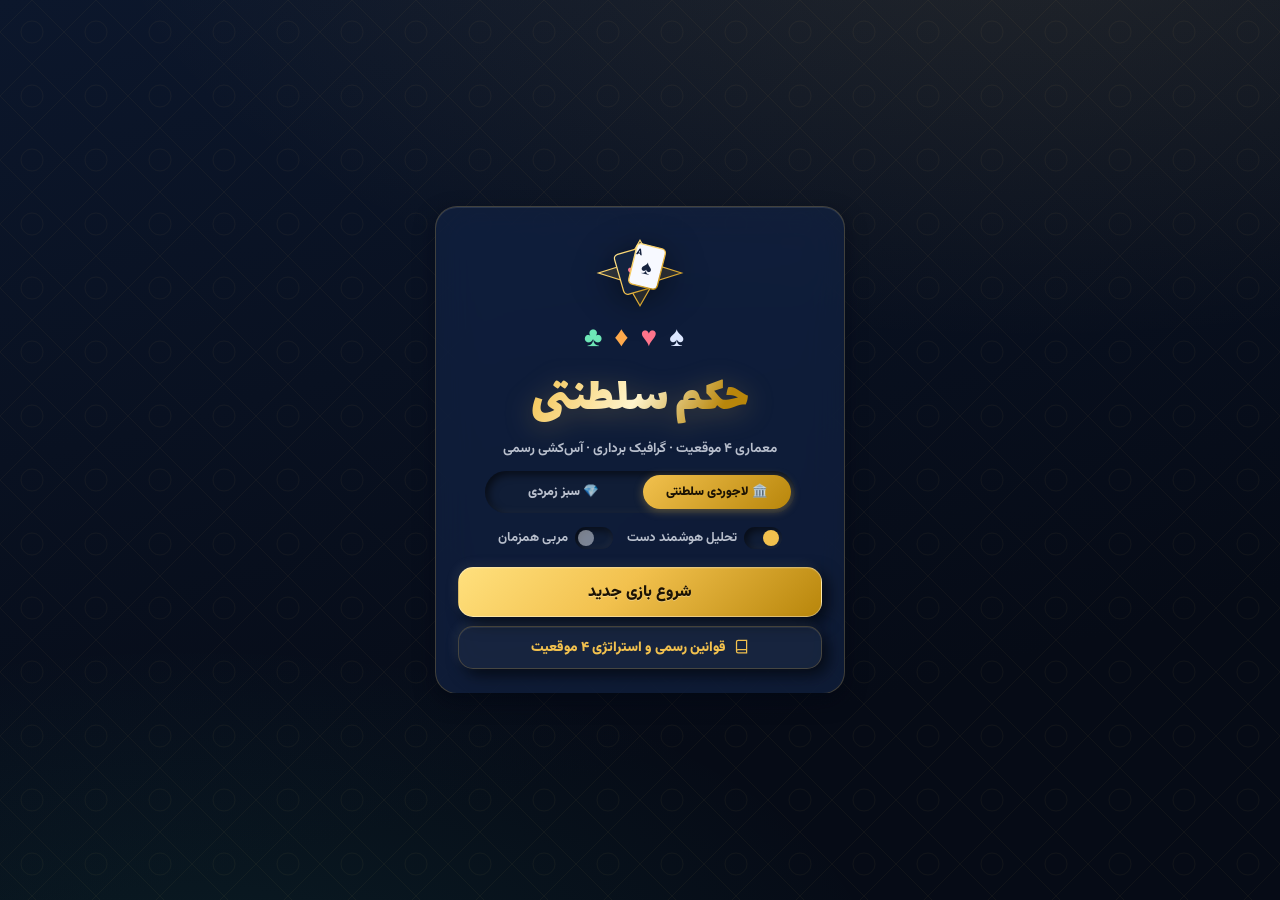
==== index-dev.html @ ce76f45c "Initial upload of HokmPro project" ====
<!DOCTYPE html>
<html lang="fa" dir="rtl">
<head>
  <meta charset="UTF-8">
  <meta name="viewport" content="width=device-width, initial-scale=1.0, maximum-scale=1.0, user-scalable=no, viewport-fit=cover">
  <title>حکم سلطنتی — بازی کارتی چهار نفره حرفه‌ای</title>
  <meta name="description" content="بازی حکم چهار نفره موبایل‌فرست با گرافیک برداری اختصاصی و هوش مصنوعی پیشرفته ۴ موقعیت">
  <link rel="manifest" href="manifest.json">
  <link rel="icon" href="favicon.ico" type="image/x-icon">
  <meta name="theme-color" content="#070e1c" media="(prefers-color-scheme: dark)">
  <meta name="theme-color" content="#061912" media="(prefers-color-scheme: light)">
  <link rel="apple-touch-icon" href="icon-192.png">
  <link rel="stylesheet" href="css/style.css">
</head>
<body class="theme-navy" id="appBody">

  <!-- Offline SVG Icon Sprite -->
  <svg width="0" height="0" style="position:absolute" aria-hidden="true"><defs>
    <symbol id="i-crown" viewBox="0 0 24 24"><path d="M2.5 7.5L7 12l5-7.5L17 12l4.5-4.5-2 11.5h-15l-2-11.5z" fill="currentColor"/><circle cx="12" cy="3" r="1.4" fill="currentColor"/><circle cx="2.5" cy="5.5" r="1.2" fill="currentColor"/><circle cx="21.5" cy="5.5" r="1.2" fill="currentColor"/></symbol>
    <symbol id="i-robot" viewBox="0 0 24 24"><path d="M12 2v3M7 8h10a2.5 2.5 0 0 1 2.5 2.5v7A2.5 2.5 0 0 1 17 20H7a2.5 2.5 0 0 1-2.5-2.5v-7A2.5 2.5 0 0 1 7 8zM9 13h.01M15 13h.01M9 16.5h6" fill="none" stroke="currentColor" stroke-width="2" stroke-linecap="round"/></symbol>
    <symbol id="i-user" viewBox="0 0 24 24"><path d="M12 11.5a4 4 0 1 0 0-8 4 4 0 0 0 0 8zM4.5 20c0-3.2 3.6-5.2 7.5-5.2s7.5 2 7.5 5.2" fill="none" stroke="currentColor" stroke-width="2" stroke-linecap="round"/></symbol>
    <symbol id="i-hand" viewBox="0 0 24 24"><rect x="6" y="3" width="12" height="18" rx="2.5" fill="none" stroke="currentColor" stroke-width="2"/><path d="M9 7.5h6M9 11.5h6" stroke="currentColor" stroke-width="2" stroke-linecap="round"/></symbol>
    <symbol id="i-sound-on" viewBox="0 0 24 24"><path d="M4 9v6h4l5 4V5L8 9H4z" fill="currentColor"/><path d="M16 9a4 4 0 0 1 0 6M18.5 6.5a8 8 0 0 1 0 11" fill="none" stroke="currentColor" stroke-width="2" stroke-linecap="round"/></symbol>
    <symbol id="i-sound-off" viewBox="0 0 24 24"><path d="M4 9v6h4l5 4V5L8 9H4z" fill="currentColor"/><path d="M17 9l4 6M21 9l-4 6" stroke="currentColor" stroke-width="2" stroke-linecap="round"/></symbol>
    <symbol id="i-reset" viewBox="0 0 24 24"><path d="M4 10a8 8 0 1 1 2 6" fill="none" stroke="currentColor" stroke-width="2" stroke-linecap="round"/><path d="M4 4v6h6" fill="none" stroke="currentColor" stroke-width="2" stroke-linecap="round"/></symbol>
    <symbol id="i-history" viewBox="0 0 24 24"><path d="M12 7v5l3.2 2" fill="none" stroke="currentColor" stroke-width="2" stroke-linecap="round"/><circle cx="12" cy="12" r="9" fill="none" stroke="currentColor" stroke-width="2"/></symbol>
    <symbol id="i-update" viewBox="0 0 24 24"><path d="M8 4h8M8 20h8M12 8v8M9 13l3 3 3-3" fill="none" stroke="currentColor" stroke-width="2" stroke-linecap="round"/></symbol>
    <symbol id="i-trophy" viewBox="0 0 24 24"><path d="M7 4h10v4a5 5 0 0 1-10 0V4zM5 5h2M17 5h2M12 13v4M8 20h8M10 17h4" fill="none" stroke="currentColor" stroke-width="2" stroke-linecap="round"/></symbol>
    <symbol id="i-palette" viewBox="0 0 24 24"><path d="M12 3a9 9 0 0 0 0 18c1.7 0 2.5-1 2.5-2.2 0-.6-.2-1.1-.6-1.5-.3-.4-.5-.8-.5-1.3 0-1.1.9-2 2-2h1.6A4 4 0 0 0 21 10c0-4-4-7-9-7z" fill="none" stroke="currentColor" stroke-width="2"/><circle cx="7.5" cy="10.5" r="1.2" fill="currentColor"/><circle cx="10.5" cy="7.5" r="1.2" fill="currentColor"/><circle cx="14.5" cy="7.5" r="1.2" fill="currentColor"/></symbol>
    <symbol id="i-book" viewBox="0 0 24 24"><path d="M4 19.5A2.5 2.5 0 0 1 6.5 17H20M4 19.5A2.5 2.5 0 0 0 6.5 22H20V2H6.5A2.5 2.5 0 0 0 4 4.5v15z" fill="none" stroke="currentColor" stroke-width="2" stroke-linecap="round"/></symbol>
    <symbol id="i-fan" viewBox="0 0 24 24"><rect x="4" y="5" width="9" height="14" rx="1.8" transform="rotate(-12 8 12)" fill="none" stroke="currentColor" stroke-width="1.8"/><rect x="10" y="5" width="9" height="14" rx="1.8" transform="rotate(10 14 12)" fill="none" stroke="currentColor" stroke-width="1.8"/></symbol>
  </defs></svg>

  <!-- ============ SPA VIEW 1: ROYAL LOBBY (START SCREEN) ============ -->
  <section class="start-screen" id="startScreen">
    <div class="start-card glass">
      <div class="royal-crest" aria-hidden="true">
        <svg class="crest-svg" viewBox="0 0 160 88">
          <defs>
            <linearGradient id="goldGrad" x1="0" y1="0" x2="1" y2="1">
              <stop offset="0%" stop-color="#ffe58f"/>
              <stop offset="50%" stop-color="#f2c14e"/>
              <stop offset="100%" stop-color="#b8860b"/>
            </linearGradient>
          </defs>
          <polygon points="80,6 96,34 128,44 96,54 80,82 64,54 32,44 64,34" fill="url(#goldGrad)" fill-opacity="0.14" stroke="url(#goldGrad)" stroke-width="1.4"/>
          <g transform="translate(56, 16) rotate(-16 24 28)">
            <rect x="0" y="0" width="34" height="48" rx="5" fill="#13233f" stroke="url(#goldGrad)" stroke-width="1.5"/>
            <text x="17" y="31" text-anchor="middle" fill="#ff7b8e" font-size="22" font-weight="900">♥</text>
          </g>
          <g transform="translate(70, 14) rotate(14 24 28)">
            <rect x="0" y="0" width="34" height="48" rx="5" fill="#f7f9ff" stroke="url(#goldGrad)" stroke-width="1.6"/>
            <text x="8" y="13" fill="#16233f" font-size="10" font-weight="900">A</text>
            <text x="17" y="33" text-anchor="middle" fill="#16233f" font-size="23" font-weight="900">♠</text>
          </g>
        </svg>
      </div>

      <div class="logo" aria-hidden="true">
        <span class="s-spade">♠</span><span class="s-heart">♥</span><span class="s-diamond">♦</span><span class="s-club">♣</span>
      </div>
      <h1 class="start-title">حکم سلطنتی</h1>
      <p class="start-subtitle">معماری ۴ موقعیت · گرافیک برداری · آس‌کشی رسمی</p>

      <div class="theme-switcher-pill" id="startThemePill">
        <button class="theme-chip active" id="themeNavyBtn" type="button">🏛️ لاجوردی سلطنتی</button>
        <button class="theme-chip" id="themeEmeraldBtn" type="button">💎 سبز زمردی</button>
      </div>

      <p class="stats-line" id="statsLine"></p>

      <div class="mode-toggles">
        <label class="toggle"><input type="checkbox" id="toggleAnalysis"><span class="tk"></span>تحلیل هوشمند دست</label>
        <label class="toggle"><input type="checkbox" id="toggleCoach"><span class="tk"></span>مربی همزمان</label>
      </div>

      <div class="start-actions">
        <button class="btn neo primary start-main-btn" id="startBtn">شروع بازی جدید</button>
        <button class="btn neo secondary start-main-btn hidden" id="continueBtn">ادامه بازی قبلی</button>
        <button class="btn neo ghost-btn start-main-btn" id="openGuideBtn" type="button">
          <svg class="ic"><use href="#i-book"/></svg><span>قوانین رسمی و استراتژی ۴ موقعیت</span>
        </button>
      </div>
    </div>
  </section>

  <!-- ============ SPA VIEW 2: MOBILE-FIRST ARENA ============ -->
  <main class="game-wrapper hidden" id="gameWrapper">
    <!-- Top Compact App Bar -->
    <header class="header glass">
      <div class="brand-group">
        <div class="title"><svg class="ic"><use href="#i-crown"/></svg><span>حکم</span></div>
        <button class="icon-pill" id="themeBtn" title="تغییر تم (لاجوردی / زمردی)" aria-label="تغییر تم">
          <svg class="ic"><use href="#i-palette"/></svg>
          <span id="themeLabel">لاجوردی</span>
        </button>
      </div>

      <div class="scores">
        <div class="score-box us">ما <b id="scoreA">0</b></div>
        <div class="score-box them">آنها <b id="scoreB">0</b></div>
      </div>

      <div class="top-tools">
        <button class="tool-btn neo hidden" id="lastTrickBtn" title="دست قبلی و آنالیز" aria-label="نمایش آخرین دست"><svg class="ic"><use href="#i-history"/></svg></button>
        <button class="tool-btn neo" id="guideBtn" title="راهنمای قوانین و استراتژی" aria-label="راهنمای بازی"><svg class="ic"><use href="#i-book"/></svg></button>
        <button class="tool-btn neo" id="soundBtn" title="صدا" aria-label="روشن/خاموش کردن صدا"></button>
        <button class="tool-btn neo" id="resetBtn" title="شروع دوباره" aria-label="شروع دوباره بازی"><svg class="ic"><use href="#i-reset"/></svg></button>
        <button class="tool-btn neo hidden" id="updateBtn" title="نصب نسخه جدید" aria-label="به‌روزرسانی برنامه"><svg class="ic"><use href="#i-update"/></svg></button>
      </div>
    </header>

    <!-- Live Round HUD Strip -->
    <div class="info-bar glass">
      <div class="info-item"><svg class="ic"><use href="#i-hand"/></svg><span>دست <b id="trickNum">0</b>/13</span></div>
      <div class="info-item icon-us"><svg class="ic"><use href="#i-user"/></svg><span>ما <b id="tricksA">0</b></span></div>
      <div class="info-item icon-them"><svg class="ic"><use href="#i-robot"/></svg><span>آنها <b id="tricksB">0</b></span></div>
      <div class="info-item icon-trump"><svg class="ic"><use href="#i-crown"/></svg><span>حکم <b id="trumpDisplay">-</b></span></div>
    </div>

    <!-- Official Ace-Draw Ceremony Banner (Non-blocking overlay) -->
    <div class="ace-draw-banner glass-strong hidden" id="aceDrawBanner">
      <div class="ace-draw-title"><svg class="ic"><use href="#i-crown"/></svg> <span id="aceDrawText">مراسم آس‌کشی تعیین حاکم اول</span></div>
      <div class="ace-draw-cards" id="aceDrawCards"></div>
    </div>

    <!-- Cross-Table 4-Player Arena (North = Partner 3, West = Opp 2, East = Opp 4, Center = Felt Table) -->
    <div class="arena-stage">
      <!-- NORTH SEAT: Partner (Player 3) -->
      <div class="seat-node seat-north opponent" id="player3Box">
        <div class="opponent-avatar partner">
          <svg class="ic"><use href="#i-user"/></svg>
          <span class="crown-badge hidden" id="crown3"><svg class="ic"><use href="#i-crown"/></svg></span>
          <span class="trump-indicator hidden" id="trumpBadge3"></span>
        </div>
        <div class="seat-meta">
          <span class="opponent-name">یار شما</span>
          <div class="seat-badges">
            <span class="card-count-pill" id="count3" title="تعداد برگ باقی‌مانده">13</span>
            <span class="void-pills" id="voids3"></span>
          </div>
        </div>
      </div>

      <!-- MIDDLE ROW: West Seat (Player 2) + Felt Table + East Seat (Player 4) -->
      <div class="table-middle-row">
        <!-- WEST SEAT: Opponent 1 (Player 2) -->
        <div class="seat-node seat-west opponent" id="player2Box">
          <div class="opponent-avatar enemy">
            <svg class="ic"><use href="#i-robot"/></svg>
            <span class="crown-badge hidden" id="crown2"><svg class="ic"><use href="#i-crown"/></svg></span>
            <span class="trump-indicator hidden" id="trumpBadge2"></span>
          </div>
          <span class="opponent-name">حریف ۱</span>
          <span class="card-count-pill" id="count2">13</span>
          <span class="void-pills" id="voids2"></span>
        </div>

        <!-- CENTER ROYAL FELT TABLE -->
        <div class="play-area">
          <div class="table neo">
            <!-- Persian Shamsa & Toranj Centerpiece SVG -->
            <svg class="table-carpet-svg" viewBox="0 0 240 240" aria-hidden="true">
              <g fill="none" stroke="currentColor" stroke-opacity="0.16" stroke-width="1.2">
                <circle cx="120" cy="120" r="96" stroke-dasharray="4 4"/>
                <circle cx="120" cy="120" r="72"/>
                <polygon points="120,28 142,92 212,120 142,148 120,212 98,148 28,120 98,92"/>
                <polygon points="55,55 120,82 185,55 158,120 185,185 120,158 55,185 82,120"/>
                <circle cx="120" cy="120" r="30" stroke-opacity="0.28"/>
              </g>
            </svg>
            <div class="table-center-emblem" id="tableCenterTrump" aria-hidden="true">♠</div>

            <div class="card-slot top" id="slot3"></div>
            <div class="card-slot left" id="slot2"></div>
            <div class="card-slot right" id="slot4"></div>
            <div class="card-slot bottom" id="slot1"></div>
          </div>
        </div>

        <!-- EAST SEAT: Opponent 2 (Player 4) -->
        <div class="seat-node seat-east opponent" id="player4Box">
          <div class="opponent-avatar enemy">
            <svg class="ic"><use href="#i-robot"/></svg>
            <span class="crown-badge hidden" id="crown4"><svg class="ic"><use href="#i-crown"/></svg></span>
            <span class="trump-indicator hidden" id="trumpBadge4"></span>
          </div>
          <span class="opponent-name">حریف ۲</span>
          <span class="card-count-pill" id="count4">13</span>
          <span class="void-pills" id="voids4"></span>
        </div>
      </div>
    </div>

    <!-- SOUTH DOCK: Human Player Hand & Coach -->
    <section class="player-section glass" id="player1Box">
      <div class="player-bar">
        <div class="player-info">
          <div class="player-avatar">
            <svg class="ic"><use href="#i-user"/></svg>
            <span class="crown-badge hidden" id="crown1"><svg class="ic"><use href="#i-crown"/></svg></span>
            <span class="trump-indicator hidden" id="trumpBadge1"></span>
          </div>
          <div class="player-title-wrap">
            <span class="player-name">شما</span>
            <span class="turn-hint" id="turnHintText">در انتظار نوبت...</span>
          </div>
          <span class="void-pills" id="voids1"></span>
        </div>

        <button class="fan-toggle-btn neo" id="fanToggleBtn" type="button" title="تغییر چیدمان کارت‌ها (بادبزنی / شبکه‌ای)">
          <svg class="ic"><use href="#i-fan"/></svg>
          <span id="fanModeLabel">بادبزنی</span>
        </button>
      </div>

      <div class="hand fan-mode" id="handCards"></div>
      <div class="coach-bar hidden" id="coachBar" aria-live="polite"></div>
    </section>
  </main>

  <div class="winner-popup" id="winnerPopup"></div>

  <!-- ============ MODALS & DRAWERS ============ -->
  <!-- 1. Trump Selection Modal -->
  <div class="modal" id="trumpModal">
    <div class="modal-box glass-strong">
      <h2 class="modal-title"><svg class="ic"><use href="#i-crown"/></svg> شما حاکم هستید — تعیین حکم</h2>
      <p class="modal-note">۵ برگ اول دست شما (بر اساس آن خال حکم را انتخاب کنید):</p>
      <div class="preview-cards" id="previewCards"></div>
      <div class="trump-grid">
        <button class="trump-btn neo suit-spades" data-trump="spades"><span class="pip">♠</span><span>پیک</span></button>
        <button class="trump-btn neo suit-hearts" data-trump="hearts"><span class="pip">♥</span><span>دل</span></button>
        <button class="trump-btn neo suit-diamonds" data-trump="diamonds"><span class="pip">♦</span><span>خشت</span></button>
        <button class="trump-btn neo suit-clubs" data-trump="clubs"><span class="pip">♣</span><span>گشنیز</span></button>
        <button class="trump-btn neo special" data-trump="ners"><span>(2) نرس</span></button>
        <button class="trump-btn neo special" data-trump="asners"><span>(A2) آس‌نرس</span></button>
        <button class="trump-btn neo special" data-trump="sers"><span>(A) سرس</span></button>
      </div>
    </div>
  </div>

  <!-- 2. Round Summary Modal -->
  <div class="modal" id="roundModal">
    <div class="modal-box glass-strong">
      <h2 class="modal-title" id="roundTitle">پایان دست</h2>
      <p class="modal-msg" id="roundMsg"></p>
      <button class="btn neo primary" id="nextRoundBtn">شروع دست بعدی</button>
    </div>
  </div>

  <!-- 3. Match End Modal -->
  <div class="modal" id="endModal">
    <div class="modal-box glass-strong">
      <h2 class="modal-title" id="endTitle">پایان مسابقه</h2>
      <p class="modal-msg big" id="endMsg"></p>
      <div class="history-list hidden" id="historyList"></div>
      <p class="stats-summary" id="statsSummary"></p>
      <button class="btn neo primary" id="newGameBtn">بازی جدید</button>
    </div>
  </div>

  <!-- 4. Kot / Bam Decision Modal -->
  <div class="modal" id="kotModal">
    <div class="modal-box glass-strong">
      <h2 class="modal-title"><svg class="ic"><use href="#i-trophy"/></svg> کوت! (۷ بر ۰)</h2>
      <p class="modal-msg" id="kotMsg"></p>
      <p class="modal-msg">آیا برای «بام» (گرفتن هر ۱۳ دست و برد کل بازی) ادامه می‌دهید؟</p>
      <div class="row">
        <button class="btn neo primary" id="bamYes">بله، بام!</button>
        <button class="btn neo secondary" id="bamNo">خیر، ثبت امتیاز کوت</button>
      </div>
    </div>
  </div>

  <!-- 5. Last Trick & Tactical Analysis Drawer -->
  <div class="modal" id="lastTrickModal">
    <div class="modal-box glass-strong">
      <h2 class="modal-title"><svg class="ic"><use href="#i-history"/></svg> بررسی دست قبلی و آنالیز تاکتیکی</h2>
      <div class="last-trick-list" id="lastTrickCards"></div>
      <button class="btn neo secondary" id="closeLastTrick">بستن</button>
    </div>
  </div>

  <!-- 6. Official Rules & 4-Position Strategy Guide Modal -->
  <div class="modal" id="guideModal">
    <div class="modal-box glass-strong guide-modal-box">
      <h2 class="modal-title"><svg class="ic"><use href="#i-book"/></svg> دانشنامه رسمی حکم و استراتژی ۴ موقعیت</h2>
      <div class="guide-content">
        <div class="guide-card">
          <h3>۱. چرخه و قوانین رسمی بازی</h3>
          <p>• <b>آس‌کشی و توزیع (۵ + ۴ + ۴):</b> در آغاز مسابقه با ورق‌اندازی پادساعتگرد اولین آس حاکم اول را تعیین می‌کند. ابتدا ۵ برگ برای تعیین حکم و سپس دو دسته ۴ برگی تقسیم می‌شود.</p>
          <p>• <b>رعایت خال و برش:</b> پیروی از خالِ کارتِ اول الزامی است. تنها در صورت نداشتن خالِ بازی (Void)، بازیکن مجاز به بریدن با حکم یا رد دادن برگ هرز است.</p>
          <p>• <b>کوت، حاکم‌کوت و بام:</b> برد عادی (۷ دست) = ۱ امتیاز؛ برد ۷-۰ توسط تیم حاکم (کوت) = ۲ امتیاز؛ برد ۷-۰ علیه تیم حاکم (حاکم‌کوت) = ۳ امتیاز؛ برد ۱۳-۰ در صورت اعلام بام = پیروزی کامل ست.</p>
        </div>
        <div class="guide-card">
          <h3>۲. استراتژی تخصصی ۴ موقعیت در تریک</h3>
          <p>• <b>نفر اول (لیدر):</b> نقد کردن آس‌های جانبی پیش از خالی شدن دست رقبا، خودداری از حکم‌کشی بی‌مورد بدون داشتن سرِ حکم، و تک‌برگ‌زدایی برای ایجاد قدرت برش.</p>
          <p>• <b>نفر دوم (Second Hand Low):</b> ذخیره کارت‌های سرِ تک‌افتاده (مثل شاه) در برابر لید ضعیف حریف و واگذاری تصمیم به یار در دست چهارم.</p>
          <p>• <b>نفر سوم (Third Hand High &amp; Finesse):</b> بازی کردن بالاترین کارت برنده (یا فینس با A-Q) وقتی لیدِ یار ضعیف است تا دست چهارم مفت نبرد؛ و رد دادن زیرِ یار فقط زمانی که کارتِ یار واقعاً سر است.</p>
          <p>• <b>نفر چهارم (Fourth Hand Cheap):</b> تصاحب قطعی دست با ارزان‌ترین کارتِ کافی و عدم قاپیدن دستِ برندهٔ یار.</p>
        </div>
      </div>
      <button class="btn neo primary" id="closeGuideBtn" type="button">متوجه شدم</button>
    </div>
  </div>

  <script src="src/vendor/lz-string.min.js"></script>
  <script type="module" src="src/app.js"></script>
  <script>
    if ('serviceWorker' in navigator) {
      window.addEventListener('load', () => {
        navigator.serviceWorker.register('sw.js').catch(() => {});
      });
    }
  </script>
</body>
</html>
---- css/style.css ----
/* ==========================================================================
   Hokm Royal SPA — Mobile-First Luxury Design System
   Dual Themes:
     1. theme-navy    : Royal Persian Lapis Navy & Gold (لاجوردی سلطنتی)
     2. theme-emerald : Casino Emerald Velvet & Gold (سبز زمردی کازینویی)
   100% Offline-Safe (Vendored Vazirmatn + Lalezar + Custom Vector SVGs)
   ========================================================================== */

:root, body.theme-navy {
  color-scheme: dark;

  --bg-0: #060b16;
  --bg-1: #0c172c;
  --bg-2: #142544;
  --glass: rgba(18, 34, 64, 0.72);
  --glass-strong: rgba(14, 26, 50, 0.92);
  --glass-edge: rgba(242, 193, 78, 0.22);
  --hairline: rgba(148, 180, 255, 0.16);

  --ink: #f2f6ff;
  --ink-muted: rgba(242, 246, 255, 0.75);
  --ink-faint: rgba(242, 246, 255, 0.48);

  --neo: #101d36;
  --neo-light: rgba(255, 255, 255, 0.06);
  --neo-dark: rgba(0, 0, 0, 0.62);
  --neo-raise: -4px -4px 12px var(--neo-light), 6px 6px 16px var(--neo-dark), inset 0 1px 0 rgba(255,255,255,0.08);
  --neo-sunken: inset 3px 3px 8px var(--neo-dark), inset -2px -2px 6px var(--neo-light);
  --neo-press: inset 4px 4px 10px var(--neo-dark), inset -2px -2px 5px var(--neo-light);

  --table-grad-1: #14365d;
  --table-grad-2: #0a2038;
  --table-grad-3: #061322;
  --table-rim: rgba(242, 193, 78, 0.45);

  --gold: #f2c14e;
  --gold-deep: #b8860b;
  --aqua: #3ce6cb;
  --aqua-deep: #0f7a68;
  --ruby: #ff6b81;
  --ruby-deep: #a3243b;
  --azure: #6ea8ff;

  --suit-spades: #dce7ff;
  --suit-hearts: #ff758c;
  --suit-diamonds: #ffaa4c;
  --suit-clubs: #6ee7b7;

  --card-face: #fbfcff;
  --card-face-2: #e6eefc;
  --card-ink-dark: #15223d;
  --card-ink-red: #b8253b;

  --shadow-lg: 0 20px 50px rgba(2, 6, 18, 0.72);
  --shadow-md: 0 8px 20px rgba(2, 6, 18, 0.52);

  --radius-lg: 22px;
  --radius-md: 15px;
  --radius-sm: 10px;

  --font-ui: 'Vazirmatn', 'Segoe UI', Tahoma, sans-serif;
  --font-display: 'Lalezar', 'Vazirmatn', sans-serif;

  --pattern: url("data:image/svg+xml,%3Csvg xmlns='http://www.w3.org/2000/svg' width='64' height='64'%3E%3Cg fill='none' stroke='%23f2c14e' stroke-opacity='0.045'%3E%3Cpath d='M32 0L64 32L32 64L0 32Z'/%3E%3Ccircle cx='32' cy='32' r='11'/%3E%3C/g%3E%3C/svg%3E");
}

/* Emerald Velvet & Gold Theme (تم سبز زمردی کازینویی) */
body.theme-emerald {
  --bg-0: #04120c;
  --bg-1: #092218;
  --bg-2: #103828;
  --glass: rgba(11, 38, 27, 0.76);
  --glass-strong: rgba(8, 28, 20, 0.94);
  --glass-edge: rgba(245, 200, 76, 0.28);
  --hairline: rgba(110, 231, 183, 0.18);

  --neo: #0b261b;
  --neo-light: rgba(255, 255, 255, 0.06);
  --neo-dark: rgba(0, 0, 0, 0.68);

  --table-grad-1: #165c40;
  --table-grad-2: #0c3d29;
  --table-grad-3: #062317;
  --table-rim: rgba(245, 200, 76, 0.55);

  --gold: #f5c84c;
  --gold-deep: #bd8b13;
  --aqua: #5eead4;
  --ruby: #ff758f;
}

/* ---------- Vendored Offline Fonts ---------- */
@font-face { font-family: 'Vazirmatn'; font-weight: 500; font-style: normal; font-display: swap; src: url('../fonts/vazirmatn-500-latin.woff2') format('woff2'); unicode-range: U+0000-00FF; }
@font-face { font-family: 'Vazirmatn'; font-weight: 500; font-style: normal; font-display: swap; src: url('../fonts/vazirmatn-500-arabic.woff2') format('woff2'); unicode-range: U+0600-06FF,U+FB80-FBFF,U+FE70-FEFF; }
@font-face { font-family: 'Vazirmatn'; font-weight: 700; font-style: normal; font-display: swap; src: url('../fonts/vazirmatn-700-latin.woff2') format('woff2'); unicode-range: U+0000-00FF; }
@font-face { font-family: 'Vazirmatn'; font-weight: 700; font-style: normal; font-display: swap; src: url('../fonts/vazirmatn-700-arabic.woff2') format('woff2'); unicode-range: U+0600-06FF,U+FB80-FBFF,U+FE70-FEFF; }
@font-face { font-family: 'Vazirmatn'; font-weight: 900; font-style: normal; font-display: swap; src: url('../fonts/vazirmatn-900-latin.woff2') format('woff2'); unicode-range: U+0000-00FF; }
@font-face { font-family: 'Vazirmatn'; font-weight: 900; font-style: normal; font-display: swap; src: url('../fonts/vazirmatn-900-arabic.woff2') format('woff2'); unicode-range: U+0600-06FF,U+FB80-FBFF,U+FE70-FEFF; }
@font-face { font-family: 'Lalezar'; font-weight: 400; font-style: normal; font-display: swap; src: url('../fonts/lalezar-400-latin.woff2') format('woff2'); unicode-range: U+0000-00FF; }
@font-face { font-family: 'Lalezar'; font-weight: 400; font-style: normal; font-display: swap; src: url('../fonts/lalezar-400-arabic.woff2') format('woff2'); unicode-range: U+0600-06FF,U+FB80-FBFF,U+FE70-FEFF; }

* {
  margin: 0; padding: 0; box-sizing: border-box;
  font-family: var(--font-ui);
  -webkit-tap-highlight-color: transparent;
  user-select: none;
  -webkit-user-select: none;
  -webkit-touch-callout: none;
}

html, body {
  height: 100%;
  width: 100%;
  overflow: hidden;
  touch-action: manipulation;
}

body {
  background:
    radial-gradient(120% 80% at 80% -10%, rgba(242, 193, 78, 0.10), transparent 60%),
    radial-gradient(100% 70% at 15% 110%, rgba(60, 230, 203, 0.08), transparent 55%),
    var(--pattern),
    linear-gradient(165deg, var(--bg-1), var(--bg-0) 75%);
  color: var(--ink);
  transition: background 0.35s ease;
}

.hidden { display: none !important; }
.ic { width: 1.1em; height: 1.1em; flex-shrink: 0; }

/* ---------- Surfaces ---------- */
.glass {
  background: var(--glass);
  backdrop-filter: blur(20px) saturate(160%);
  -webkit-backdrop-filter: blur(20px) saturate(160%);
  border: 1px solid var(--glass-edge);
  box-shadow: var(--shadow-md), inset 0 1px 0 rgba(255,255,255,0.1);
  border-radius: var(--radius-md);
}
.glass-strong {
  background: var(--glass-strong);
  backdrop-filter: blur(28px) saturate(180%);
  -webkit-backdrop-filter: blur(28px) saturate(180%);
  border: 1px solid var(--glass-edge);
  box-shadow: var(--shadow-lg), inset 0 1px 0 rgba(255,255,255,0.14);
}
.neo {
  background: var(--neo);
  box-shadow: var(--neo-raise);
  border: 1px solid rgba(255, 255, 255, 0.05);
  border-radius: var(--radius-md);
}

/* ---------- Buttons ---------- */
.btn {
  cursor: pointer;
  padding: 12px 22px;
  font-size: 0.98rem;
  font-weight: 800;
  color: var(--ink);
  transition: transform 0.14s ease, box-shadow 0.14s ease;
  box-shadow: var(--neo-raise);
  background: var(--neo);
  border-radius: var(--radius-md);
  display: inline-flex;
  align-items: center;
  justify-content: center;
  gap: 8px;
}
.btn:active { transform: translateY(1px) scale(0.98); box-shadow: var(--neo-press); }
.btn.primary {
  background: linear-gradient(135deg, #ffe07d 0%, var(--gold) 45%, var(--gold-deep) 100%);
  color: #1c1304;
  border-color: rgba(255, 255, 255, 0.35);
  text-shadow: 0 1px 0 rgba(255,255,255,0.3);
}
.btn.secondary { color: var(--ink-muted); }
.btn.ghost-btn {
  background: rgba(255, 255, 255, 0.04);
  border: 1px solid var(--glass-edge);
  font-size: 0.86rem;
  padding: 10px 16px;
  color: var(--gold);
}
.row { display: flex; gap: 10px; justify-content: center; flex-wrap: wrap; width: 100%; }

/* ---------- Start Screen (Lobby View) ---------- */
.start-screen {
  position: fixed; inset: 0; z-index: 30;
  display: grid; place-items: center;
  padding: 16px;
  overflow-y: auto;
}
.start-card {
  width: min(94vw, 410px);
  padding: 28px 22px 24px;
  border-radius: var(--radius-lg);
  text-align: center;
  display: flex; flex-direction: column; gap: 12px; align-items: center;
  animation: riseIn 0.45s cubic-bezier(0.22, 1, 0.36, 1);
}
@keyframes riseIn { from { opacity: 0; transform: translateY(18px) scale(0.97); } to { opacity: 1; } }

.royal-crest { width: 140px; height: 76px; margin-bottom: -6px; }
.crest-svg { width: 100%; height: 100%; filter: drop-shadow(0 6px 16px rgba(0,0,0,0.5)); }

.logo { font-size: 1.75rem; letter-spacing: 12px; display: flex; }
.logo span { animation: float 3.2s ease-in-out infinite; }
.logo .s-spade { color: var(--suit-spades); }
.logo .s-heart { color: var(--suit-hearts); animation-delay: 0.35s; }
.logo .s-diamond { color: var(--suit-diamonds); animation-delay: 0.7s; }
.logo .s-club { color: var(--suit-clubs); animation-delay: 1.05s; }
@keyframes float { 0%,100% { transform: translateY(0); } 50% { transform: translateY(-5px); } }

.start-title {
  font-family: var(--font-display); font-weight: 400;
  font-size: 3.1rem; line-height: 1.05;
  background: linear-gradient(120deg, var(--gold), #fff4cc 48%, var(--gold-deep) 85%);
  -webkit-background-clip: text; background-clip: text; color: transparent;
  filter: drop-shadow(0 4px 14px rgba(242, 193, 78, 0.25));
}
.start-subtitle { color: var(--ink-muted); font-size: 0.84rem; font-weight: 700; }
.stats-line {
  color: var(--gold);
  font-size: 0.82rem;
  font-weight: 700;
  background: rgba(242, 193, 78, 0.08);
  border: 1px solid rgba(242, 193, 78, 0.2);
  padding: 5px 12px;
  border-radius: 999px;
}
.stats-line:empty { display: none; }

.theme-switcher-pill {
  display: flex; gap: 6px; padding: 4px;
  background: var(--neo); box-shadow: var(--neo-sunken);
  border-radius: 999px; width: 100%; max-width: 310px;
}
.theme-chip {
  flex: 1; padding: 7px 10px; border-radius: 999px; border: none;
  background: transparent; color: var(--ink-muted);
  font-size: 0.78rem; font-weight: 800; cursor: pointer;
  transition: all 0.2s ease;
}
.theme-chip.active {
  background: linear-gradient(135deg, var(--gold), var(--gold-deep));
  color: #1b1204;
  box-shadow: 0 2px 10px rgba(242, 193, 78, 0.35);
}

.mode-toggles { display: flex; gap: 14px; justify-content: center; flex-wrap: wrap; margin: 2px 0; }
.toggle { display: flex; align-items: center; gap: 7px; cursor: pointer; font-size: 0.82rem; font-weight: 700; color: var(--ink-muted); }
.toggle input { display: none; }
.toggle .tk {
  width: 38px; height: 22px; border-radius: 999px; background: var(--neo);
  box-shadow: var(--neo-sunken); position: relative; transition: box-shadow .2s ease;
}
.toggle .tk::after {
  content: ''; position: absolute; top: 3px; left: 3px; width: 16px; height: 16px;
  border-radius: 50%; background: var(--ink-faint); transition: transform .18s ease, background .18s ease;
}
.toggle input:checked + .tk::after { transform: translateX(16px); background: var(--gold); }

.start-actions { display: flex; flex-direction: column; gap: 9px; width: 100%; margin-top: 4px; }
.start-main-btn { width: 100%; }

/* ---------- Mobile-First Game Arena Wrapper ---------- */
.game-wrapper {
  height: 100dvh;
  width: 100%;
  max-width: 540px;
  margin: 0 auto;
  display: flex;
  flex-direction: column;
  justify-content: space-between;
  padding: max(6px, env(safe-area-inset-top)) 8px max(6px, env(safe-area-inset-bottom));
  gap: 5px;
  position: relative;
}

/* Header Bar */
.header {
  display: flex; justify-content: space-between; align-items: center;
  padding: 6px 10px; flex-shrink: 0; gap: 6px;
}
.brand-group { display: flex; align-items: center; gap: 6px; }
.title {
  display: flex; align-items: center; gap: 5px;
  font-family: var(--font-display); font-weight: 400; font-size: 1.25rem; color: var(--gold);
}
.icon-pill {
  display: inline-flex; align-items: center; gap: 4px;
  padding: 4px 9px; border-radius: 999px;
  background: rgba(242, 193, 78, 0.12);
  border: 1px solid rgba(242, 193, 78, 0.3);
  color: var(--gold); font-size: 0.72rem; font-weight: 800; cursor: pointer;
}
.scores { display: flex; gap: 5px; }
.score-box {
  padding: 4px 10px; border-radius: 999px; font-size: 0.78rem; font-weight: 800;
  background: var(--glass-strong); border: 1px solid transparent;
}
.score-box b { font-size: 0.92rem; }
.score-box.us { border-color: var(--aqua); color: var(--aqua); }
.score-box.them { border-color: var(--ruby); color: var(--ruby); }

.top-tools { display: flex; align-items: center; gap: 5px; }
.tool-btn {
  width: 32px; height: 32px; border-radius: 50%;
  display: grid; place-items: center; cursor: pointer;
  color: var(--ink-muted); background: var(--neo); box-shadow: var(--neo-raise);
}
.tool-btn:active { transform: scale(0.92); box-shadow: var(--neo-press); }

/* HUD Strip */
.info-bar {
  display: flex; justify-content: space-between; align-items: center; gap: 4px;
  padding: 5px 8px; font-size: 0.75rem; font-weight: 700; flex-shrink: 0;
}
.info-item {
  display: flex; align-items: center; gap: 4px; color: var(--ink-muted);
  padding: 3px 8px; border-radius: var(--radius-sm);
  background: rgba(0, 0, 0, 0.22);
}
.info-item b { color: var(--ink); font-size: 0.82rem; }
.icon-us, .icon-us .ic { color: var(--aqua); }
.icon-them, .icon-them .ic { color: var(--ruby); }
.icon-trump, .icon-trump .ic { color: var(--gold); }

/* Ace-Draw Ceremony Banner */
.ace-draw-banner {
  position: absolute; top: 92px; left: 50%; transform: translateX(-50%);
  z-index: 45; width: min(94%, 390px);
  padding: 10px 12px; border-radius: var(--radius-md);
  display: flex; flex-direction: column; align-items: center; gap: 7px;
  border: 1px solid var(--gold);
  box-shadow: var(--shadow-lg), 0 0 24px rgba(242, 193, 78, 0.25);
  animation: riseIn 0.28s ease;
}
.ace-draw-title { font-size: 0.8rem; font-weight: 900; color: var(--gold); display: flex; align-items: center; gap: 6px; }
.ace-draw-cards { display: flex; gap: 6px; justify-content: center; flex-wrap: wrap; }
.ace-mini-chip {
  display: flex; flex-direction: column; align-items: center;
  padding: 3px 7px; border-radius: 8px; background: rgba(255,255,255,0.06);
  font-size: 0.7rem; font-weight: 800; color: var(--ink-muted);
}
.ace-mini-chip.winner {
  background: rgba(242, 193, 78, 0.22);
  border: 1px solid var(--gold);
  color: var(--gold);
}

/* ---------- Cross-Table 4-Player Arena Stage ---------- */
.arena-stage {
  flex: 1;
  min-height: 0;
  display: flex;
  flex-direction: column;
  justify-content: space-between;
  align-items: center;
  gap: 4px;
  padding: 2px 0;
}

.seat-node {
  display: flex; align-items: center; gap: 6px;
  position: relative; z-index: 5;
}
.seat-north {
  flex-direction: row;
  background: var(--glass);
  border: 1px solid var(--glass-edge);
  padding: 4px 12px 4px 8px;
  border-radius: 999px;
}
.seat-meta { display: flex; flex-direction: column; align-items: flex-start; gap: 2px; }
.seat-badges { display: flex; align-items: center; gap: 4px; }

.table-middle-row {
  flex: 1;
  width: 100%;
  min-height: 0;
  display: flex;
  align-items: center;
  justify-content: space-between;
  gap: 4px;
}

.seat-west, .seat-east {
  flex-direction: column;
  width: 60px;
  flex-shrink: 0;
  text-align: center;
  gap: 3px;
}

.opponent-avatar, .player-avatar {
  width: 40px; height: 40px; border-radius: 50%;
  display: grid; place-items: center; position: relative;
  background: var(--neo); box-shadow: var(--neo-raise);
  color: var(--ink-muted); font-size: 1.1rem;
  border: 1.5px solid rgba(255,255,255,0.1);
  transition: box-shadow 0.25s ease, transform 0.25s ease;
}
.opponent-avatar.partner { color: var(--aqua); border-color: rgba(60, 230, 203, 0.35); }
.opponent-avatar.enemy { color: var(--ruby); border-color: rgba(255, 107, 129, 0.35); }
.opponent-name { font-size: 0.72rem; font-weight: 800; color: var(--ink-muted); white-space: nowrap; }

.card-count-pill {
  font-size: 0.68rem; font-weight: 900;
  padding: 1px 6px; border-radius: 999px;
  background: rgba(242, 193, 78, 0.14);
  border: 1px solid rgba(242, 193, 78, 0.32);
  color: var(--gold);
}
.void-pills { display: inline-flex; gap: 2px; flex-wrap: wrap; justify-content: center; min-height: 14px; }
.void-tag {
  font-size: 0.65rem; line-height: 1; padding: 1px 4px;
  border-radius: 4px; background: rgba(255, 107, 129, 0.18);
  color: var(--ruby); font-weight: 900;
}

.opponent.active .opponent-avatar, .player-section.active .player-avatar {
  box-shadow: var(--neo-raise), 0 0 0 2.5px var(--gold), 0 0 20px rgba(242, 193, 78, 0.65);
  transform: scale(1.06);
}

.crown-badge {
  position: absolute; top: -7px; right: -6px; color: var(--gold);
  background: var(--neo); width: 19px; height: 19px; border-radius: 50%;
  display: grid; place-items: center; box-shadow: var(--neo-raise);
  border: 1px solid var(--gold);
}
.trump-indicator {
  position: absolute; bottom: -7px; left: 50%; transform: translateX(-50%);
  background: linear-gradient(135deg, var(--gold), var(--gold-deep)); color: #1f1503;
  font-size: 0.64rem; font-weight: 900; padding: 1px 6px; border-radius: 6px;
  box-shadow: 0 2px 6px rgba(0,0,0,0.5);
}

/* ---------- Luxury Persian Felt Table ---------- */
.play-area {
  flex: 1; height: 100%; display: flex; align-items: center; justify-content: center; min-width: 0;
}
.table {
  width: 100%; max-width: 265px; aspect-ratio: 1 / 1.04; position: relative;
  border-radius: 40% 40% 40% 40% / 34% 34% 34% 34%;
  background:
    radial-gradient(circle at 50% 48%, rgba(242, 193, 78, 0.10), transparent 58%),
    linear-gradient(160deg, var(--table-grad-1) 0%, var(--table-grad-2) 58%, var(--table-grad-3) 100%);
  box-shadow:
    inset 0 0 0 2px rgba(255, 255, 255, 0.12),
    inset 0 0 0 9px rgba(6, 12, 22, 0.68),
    inset 0 0 0 10.5px var(--table-rim),
    inset 0 14px 32px rgba(0,0,0,0.6),
    var(--shadow-md);
  display: flex; align-items: center; justify-content: center;
  overflow: hidden;
}
.table-carpet-svg {
  position: absolute; inset: 8%; width: 84%; height: 84%;
  color: var(--gold); pointer-events: none;
}
.table-center-emblem {
  font-size: 2.2rem; color: var(--gold); opacity: 0.16;
  pointer-events: none; font-weight: 900;
}

.card-slot { position: absolute; display: flex; align-items: center; justify-content: center; z-index: 4; }
.card-slot.top { top: 6%; left: 50%; transform: translateX(-50%); }
.card-slot.bottom { bottom: 6%; left: 50%; transform: translateX(-50%); }
.card-slot.left { left: 7%; top: 50%; transform: translateY(-50%); }
.card-slot.right { right: 7%; top: 50%; transform: translateY(-50%); }

/* ---------- South Player Section & Curved Mobile Fan Hand ---------- */
.player-section {
  flex-shrink: 0;
  display: flex;
  flex-direction: column;
  gap: 6px;
  padding: 8px 10px calc(8px + env(safe-area-inset-bottom));
  border-radius: var(--radius-lg) var(--radius-lg) 12px 12px;
}
.player-bar {
  display: flex; align-items: center; justify-content: space-between; gap: 8px;
}
.player-info { display: flex; align-items: center; gap: 8px; }
.player-avatar { width: 36px; height: 36px; color: var(--gold); border-color: rgba(242, 193, 78, 0.4); }
.player-title-wrap { display: flex; flex-direction: column; }
.player-name { font-weight: 900; font-size: 0.86rem; line-height: 1.1; }
.turn-hint { font-size: 0.7rem; color: var(--ink-muted); font-weight: 700; }
.player-section.active .turn-hint { color: var(--gold); }

.fan-toggle-btn {
  display: inline-flex; align-items: center; gap: 5px;
  padding: 5px 10px; border-radius: 999px; font-size: 0.72rem; font-weight: 800;
  color: var(--ink-muted); cursor: pointer;
}

/* Hand Container: Fan Mode (Single Overlapping Curved Row) vs Grid Mode */
.hand {
  display: flex;
  justify-content: center;
  align-items: center;
  padding: 14px 6px 6px;
  min-height: 112px;
  overflow-x: auto;
  overflow-y: visible;
  scrollbar-width: none;
}
.hand::-webkit-scrollbar { display: none; }

.hand.fan-mode {
  flex-wrap: nowrap;
  gap: 0;
}
.hand.fan-mode .card + .card {
  margin-right: -18px; /* RTL overlapping fan effect */
}
.hand.grid-mode {
  flex-wrap: wrap;
  gap: 5px;
  max-height: 34dvh;
  overflow-y: auto;
}

/* ---------- Bespoke Vector Playing Cards ---------- */
.card {
  width: 62px; height: 94px;
  border-radius: 10px;
  background: linear-gradient(165deg, var(--card-face) 0%, var(--card-face-2) 100%);
  box-shadow: -3px 4px 12px rgba(0, 0, 0, 0.45), inset 0 0 0 1px rgba(255, 255, 255, 0.85);
  display: flex; flex-direction: column; justify-content: space-between;
  padding: 4px 5px; position: relative;
  color: var(--card-ink-dark);
  flex-shrink: 0;
  transition: transform 0.18s cubic-bezier(0.22, 1, 0.36, 1), box-shadow 0.18s ease, filter 0.18s ease;
  cursor: pointer;
  overflow: hidden;
}
.card-corner {
  display: flex; flex-direction: column; align-items: center; line-height: 0.92; z-index: 2;
  align-self: flex-start;
}
.card-corner.bottom {
  align-self: flex-end; transform: rotate(180deg);
}
.card .card-rank { font-size: 0.88rem; font-weight: 900; letter-spacing: -0.5px; }
.card .card-mini-pip { font-size: 0.68rem; }

.card .card-suit-center {
  position: absolute; inset: 0;
  display: flex; align-items: center; justify-content: center;
  pointer-events: none;
}
.card-art-svg { width: 82%; height: 82%; }

.card.suit-hearts, .card.suit-diamonds { color: var(--card-ink-red); }
.card.suit-spades, .card.suit-clubs { color: var(--card-ink-dark); }

.card.disabled {
  filter: grayscale(0.55) brightness(0.62);
  transform: translateY(4px) scale(0.96);
  cursor: default;
}
.card:not(.disabled):hover {
  transform: translateY(-7px);
  z-index: 10;
}
.card.selected {
  transform: translateY(-16px) scale(1.06) !important;
  z-index: 20 !important;
  box-shadow: 0 0 0 2.5px var(--gold), 0 14px 28px rgba(242, 193, 78, 0.48);
}
.card.trump::after {
  content: ''; position: absolute; inset: 2.5px; border-radius: 7.5px;
  border: 1.5px solid rgba(212, 162, 56, 0.78); pointer-events: none;
}

.card.table-card {
  width: 52px; height: 78px; cursor: default;
  box-shadow: 0 8px 20px rgba(0, 0, 0, 0.55);
}
.card.enter { animation: cardIn 0.25s cubic-bezier(0.22, 1, 0.36, 1); }
@keyframes cardIn { from { opacity: 0; transform: translateY(12px) scale(0.88); } }

/* ---------- Coach & Analysis ---------- */
.coach-bar {
  display: flex; flex-direction: column; gap: 2px;
  background: rgba(0, 0, 0, 0.32);
  border: 1px solid rgba(242, 193, 78, 0.28);
  border-radius: var(--radius-sm); padding: 6px 10px;
  font-size: 0.74rem; color: var(--ink-muted); line-height: 1.5;
}
.coach-line b { color: var(--gold); }
.coach-line.alt { opacity: 0.78; }
.card.coach-best { outline: 2.5px solid var(--gold); outline-offset: 1px; }
.card.coach-alt { outline: 2px dashed var(--aqua); outline-offset: 1px; }

.grade { font-weight: 900; padding: 1px 7px; border-radius: 6px; font-size: 0.74rem; }
.grade.good { color: #082217; background: var(--aqua); }
.grade.warn { color: #241a05; background: var(--gold); }
.grade.bad { color: #fff; background: var(--ruby-deep); }
.reason { color: var(--ink-muted); font-size: 0.76rem; }
.better { color: var(--gold); font-weight: 800; font-size: 0.76rem; }
.tactics { color: var(--aqua); font-weight: 800; font-size: 0.72rem; }
.outcome-line { font-size: 0.8rem; color: var(--gold); text-align: center; font-weight: 800; }

/* ---------- Winner Popup ---------- */
.winner-popup {
  position: fixed; top: 44%; left: 50%; transform: translate(-50%, -50%) scale(0.9);
  background: var(--glass-strong);
  border: 1.5px solid var(--gold); border-radius: 999px;
  padding: 10px 22px; font-weight: 900; font-size: 0.98rem; color: var(--gold); z-index: 50;
  opacity: 0; pointer-events: none; transition: opacity 0.2s ease, transform 0.2s ease;
  box-shadow: var(--shadow-lg);
}
.winner-popup.show { opacity: 1; transform: translate(-50%, -50%) scale(1); }

/* ---------- Modals & Bottom-Sheet Drawers ---------- */
.modal {
  position: fixed; inset: 0; z-index: 60; display: none;
  align-items: center; justify-content: center; padding: 16px;
  background: rgba(3, 7, 15, 0.68);
  backdrop-filter: blur(8px); -webkit-backdrop-filter: blur(8px);
}
.modal.show { display: flex; }
.modal-box {
  width: min(95vw, 430px); max-height: 88dvh; overflow-y: auto;
  padding: 22px 18px; border-radius: var(--radius-lg);
  text-align: center; display: flex; flex-direction: column; gap: 12px; align-items: center;
  animation: riseIn 0.28s cubic-bezier(0.22, 1, 0.36, 1);
}
.modal-title { font-size: 1.2rem; font-weight: 900; display: flex; gap: 7px; align-items: center; justify-content: center; color: var(--gold); }
.modal-msg { font-size: 0.96rem; line-height: 1.75; color: var(--ink-muted); }
.modal-msg.big { font-size: 1.25rem; color: var(--ink); font-weight: 900; }
.modal-note { font-size: 0.84rem; color: var(--ink-muted); }
.modal-msg.us, .modal-title.us { color: var(--aqua); }
.modal-msg.them, .modal-title.them { color: var(--ruby); }

.trump-grid { display: grid; grid-template-columns: repeat(4, 1fr); gap: 8px; width: 100%; }
.trump-btn {
  cursor: pointer; padding: 10px 4px; font-weight: 800; font-size: 0.84rem; color: var(--ink);
  display: flex; flex-direction: column; align-items: center; gap: 3px;
}
.trump-btn.special { font-size: 0.76rem; grid-column: span 1; }
.trump-btn .pip { font-size: 1.35rem; line-height: 1; }
.trump-btn.suit-spades .pip { color: var(--suit-spades); }
.trump-btn.suit-hearts .pip { color: var(--suit-hearts); }
.trump-btn.suit-diamonds .pip { color: var(--suit-diamonds); }
.trump-btn.suit-clubs .pip { color: var(--suit-clubs); }

.preview-cards { display: flex; gap: 6px; justify-content: center; flex-wrap: wrap; }
.preview-cards .card { width: 54px; height: 82px; cursor: default; }

.history-list { width: 100%; display: flex; flex-direction: column; gap: 6px; max-height: 24vh; overflow-y: auto; }
.history-row {
  display: grid; grid-template-columns: auto 1fr auto auto; gap: 8px; align-items: center;
  background: var(--neo); box-shadow: var(--neo-sunken); border-radius: var(--radius-sm);
  padding: 7px 12px; font-size: 0.8rem; font-weight: 700; color: var(--ink-muted);
}
.history-round { color: var(--azure); }
.history-winner.us { color: var(--aqua); }
.history-winner.them { color: var(--ruby); }

.last-trick-list { display: flex; flex-direction: column; gap: 7px; width: 100%; }
.last-trick-row {
  display: flex; align-items: center; justify-content: space-between; gap: 8px;
  background: var(--neo); box-shadow: var(--neo-sunken); border-radius: var(--radius-sm);
  padding: 6px 12px;
}
.last-trick-row.winner { outline: 1.5px solid var(--gold); }
.last-trick-name { font-weight: 800; font-size: 0.84rem; color: var(--ink-muted); }
.last-trick-row .card { width: 44px; height: 66px; }
.analysis-row {
  display: flex; align-items: center; justify-content: flex-start; flex-wrap: wrap;
  gap: 6px; font-size: 0.76rem; color: var(--ink-muted); padding: 2px 6px; text-align: right;
}

/* Guide Modal */
.guide-modal-box { max-width: 480px; text-align: right; }
.guide-content { display: flex; flex-direction: column; gap: 10px; width: 100%; }
.guide-card {
  background: rgba(0, 0, 0, 0.25);
  border: 1px solid var(--glass-edge);
  border-radius: var(--radius-sm);
  padding: 10px 12px;
  display: flex; flex-direction: column; gap: 6px;
}
.guide-card h3 { font-size: 0.9rem; color: var(--gold); font-weight: 900; }
.guide-card p { font-size: 0.78rem; line-height: 1.65; color: var(--ink-muted); }
.guide-card b { color: var(--ink); }

/* Responsive tuning for small and large screens */
@media (max-width: 370px) {
  .card { width: 56px; height: 86px; }
  .hand.fan-mode .card + .card { margin-right: -20px; }
  .table { max-width: 220px; }
}
@media (min-width: 720px) {
  body { display: flex; align-items: center; justify-content: center; }
  .game-wrapper {
    max-width: 500px; height: 95dvh; max-height: 920px;
    border-radius: var(--radius-lg);
    padding: 12px 14px;
    box-shadow: var(--shadow-lg);
    background: var(--glass);
    border: 1px solid var(--glass-edge);
  }
}
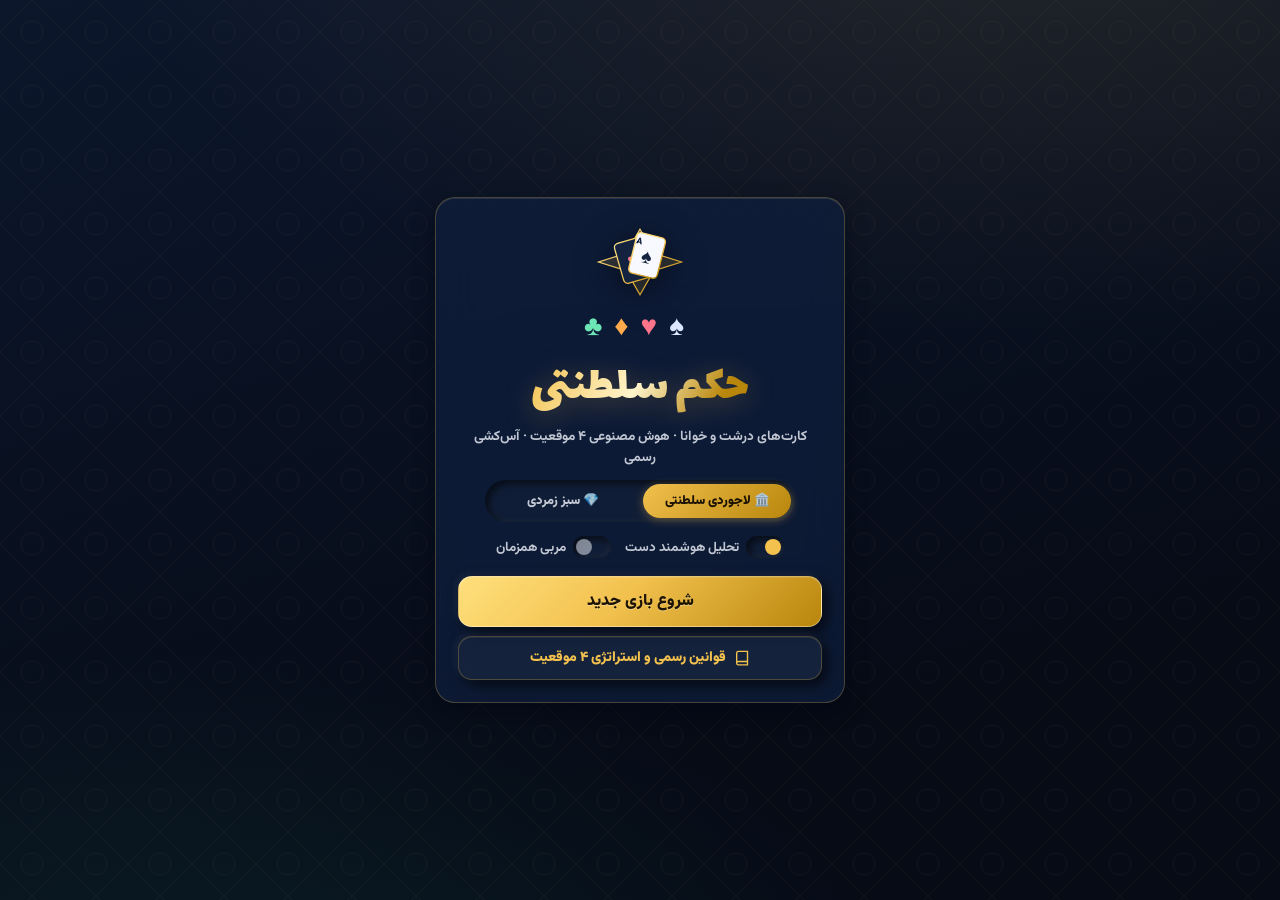
==== commit 539e0d36: "Initial upload of HokmPro project" ====
--- a/index-dev.html
+++ b/index-dev.html
@@ -29,6 +29,7 @@
     <symbol id="i-palette" viewBox="0 0 24 24"><path d="M12 3a9 9 0 0 0 0 18c1.7 0 2.5-1 2.5-2.2 0-.6-.2-1.1-.6-1.5-.3-.4-.5-.8-.5-1.3 0-1.1.9-2 2-2h1.6A4 4 0 0 0 21 10c0-4-4-7-9-7z" fill="none" stroke="currentColor" stroke-width="2"/><circle cx="7.5" cy="10.5" r="1.2" fill="currentColor"/><circle cx="10.5" cy="7.5" r="1.2" fill="currentColor"/><circle cx="14.5" cy="7.5" r="1.2" fill="currentColor"/></symbol>
     <symbol id="i-book" viewBox="0 0 24 24"><path d="M4 19.5A2.5 2.5 0 0 1 6.5 17H20M4 19.5A2.5 2.5 0 0 0 6.5 22H20V2H6.5A2.5 2.5 0 0 0 4 4.5v15z" fill="none" stroke="currentColor" stroke-width="2" stroke-linecap="round"/></symbol>
     <symbol id="i-fan" viewBox="0 0 24 24"><rect x="4" y="5" width="9" height="14" rx="1.8" transform="rotate(-12 8 12)" fill="none" stroke="currentColor" stroke-width="1.8"/><rect x="10" y="5" width="9" height="14" rx="1.8" transform="rotate(10 14 12)" fill="none" stroke="currentColor" stroke-width="1.8"/></symbol>
+    <symbol id="i-settings" viewBox="0 0 24 24"><circle cx="12" cy="12" r="3" fill="none" stroke="currentColor" stroke-width="2"/><path d="M19.4 15a1.65 1.65 0 0 0 .33 1.82l.06.06a2 2 0 1 1-2.83 2.83l-.06-.06a1.65 1.65 0 0 0-1.82-.33 1.65 1.65 0 0 0-1 1.51V21a2 2 0 1 1-4 0v-.09A1.65 1.65 0 0 0 9 19.4a1.65 1.65 0 0 0-1.82.33l-.06.06a2 2 0 1 1-2.83-2.83l.06-.06a1.65 1.65 0 0 0 .33-1.82 1.65 1.65 0 0 0-1.51-1H3a2 2 0 1 1 0-4h.09A1.65 1.65 0 0 0 4.6 9a1.65 1.65 0 0 0-.33-1.82l-.06-.06a2 2 0 1 1 2.83-2.83l.06.06a1.65 1.65 0 0 0 1.82.33H9a1.65 1.65 0 0 0 1-1.51V3a2 2 0 1 1 4 0v.09a1.65 1.65 0 0 0 1 1.51 1.65 1.65 0 0 0 1.82-.33l.06-.06a2 2 0 1 1 2.83 2.83l-.06.06a1.65 1.65 0 0 0-.33 1.82V9c.26.6.77 1.02 1.41 1.09H21a2 2 0 1 1 0 4h-.09c-.64.07-1.15.49-1.51 1z" fill="none" stroke="currentColor" stroke-width="1.8"/></symbol>
   </defs></svg>
 
   <!-- ============ SPA VIEW 1: ROYAL LOBBY (START SCREEN) ============ -->
@@ -60,7 +61,7 @@
         <span class="s-spade">♠</span><span class="s-heart">♥</span><span class="s-diamond">♦</span><span class="s-club">♣</span>
       </div>
       <h1 class="start-title">حکم سلطنتی</h1>
-      <p class="start-subtitle">معماری ۴ موقعیت · گرافیک برداری · آس‌کشی رسمی</p>
+      <p class="start-subtitle">کارت‌های درشت و خوانا · هوش مصنوعی ۴ موقعیت · آس‌کشی رسمی</p>
 
       <div class="theme-switcher-pill" id="startThemePill">
         <button class="theme-chip active" id="themeNavyBtn" type="button">🏛️ لاجوردی سلطنتی</button>
@@ -86,37 +87,20 @@
 
   <!-- ============ SPA VIEW 2: MOBILE-FIRST ARENA ============ -->
   <main class="game-wrapper hidden" id="gameWrapper">
-    <!-- Top Compact App Bar -->
+    <!-- Single Ultra-Slim Unified Top Score & Status Strip (frees vertical space for huge cards) -->
     <header class="header glass">
-      <div class="brand-group">
-        <div class="title"><svg class="ic"><use href="#i-crown"/></svg><span>حکم</span></div>
-        <button class="icon-pill" id="themeBtn" title="تغییر تم (لاجوردی / زمردی)" aria-label="تغییر تم">
-          <svg class="ic"><use href="#i-palette"/></svg>
-          <span id="themeLabel">لاجوردی</span>
-        </button>
-      </div>
-
       <div class="scores">
         <div class="score-box us">ما <b id="scoreA">0</b></div>
         <div class="score-box them">آنها <b id="scoreB">0</b></div>
       </div>
 
-      <div class="top-tools">
-        <button class="tool-btn neo hidden" id="lastTrickBtn" title="دست قبلی و آنالیز" aria-label="نمایش آخرین دست"><svg class="ic"><use href="#i-history"/></svg></button>
-        <button class="tool-btn neo" id="guideBtn" title="راهنمای قوانین و استراتژی" aria-label="راهنمای بازی"><svg class="ic"><use href="#i-book"/></svg></button>
-        <button class="tool-btn neo" id="soundBtn" title="صدا" aria-label="روشن/خاموش کردن صدا"></button>
-        <button class="tool-btn neo" id="resetBtn" title="شروع دوباره" aria-label="شروع دوباره بازی"><svg class="ic"><use href="#i-reset"/></svg></button>
-        <button class="tool-btn neo hidden" id="updateBtn" title="نصب نسخه جدید" aria-label="به‌روزرسانی برنامه"><svg class="ic"><use href="#i-update"/></svg></button>
+      <div class="info-bar">
+        <div class="info-item"><span>دست <b id="trickNum">0</b>/13</span></div>
+        <div class="info-item icon-us"><span>ما <b id="tricksA">0</b></span></div>
+        <div class="info-item icon-them"><span>آنها <b id="tricksB">0</b></span></div>
+        <div class="info-item icon-trump"><span>حکم <b id="trumpDisplay">-</b></span></div>
       </div>
     </header>
-
-    <!-- Live Round HUD Strip -->
-    <div class="info-bar glass">
-      <div class="info-item"><svg class="ic"><use href="#i-hand"/></svg><span>دست <b id="trickNum">0</b>/13</span></div>
-      <div class="info-item icon-us"><svg class="ic"><use href="#i-user"/></svg><span>ما <b id="tricksA">0</b></span></div>
-      <div class="info-item icon-them"><svg class="ic"><use href="#i-robot"/></svg><span>آنها <b id="tricksB">0</b></span></div>
-      <div class="info-item icon-trump"><svg class="ic"><use href="#i-crown"/></svg><span>حکم <b id="trumpDisplay">-</b></span></div>
-    </div>
 
     <!-- Official Ace-Draw Ceremony Banner (Non-blocking overlay) -->
     <div class="ace-draw-banner glass-strong hidden" id="aceDrawBanner">
@@ -124,7 +108,7 @@
       <div class="ace-draw-cards" id="aceDrawCards"></div>
     </div>
 
-    <!-- Cross-Table 4-Player Arena (North = Partner 3, West = Opp 2, East = Opp 4, Center = Felt Table) -->
+    <!-- Cross-Table 4-Player Arena -->
     <div class="arena-stage">
       <!-- NORTH SEAT: Partner (Player 3) -->
       <div class="seat-node seat-north opponent" id="player3Box">
@@ -142,7 +126,7 @@
         </div>
       </div>
 
-      <!-- MIDDLE ROW: West Seat (Player 2) + Felt Table + East Seat (Player 4) -->
+      <!-- MIDDLE ROW: West Seat (Player 2) + Large Felt Table + East Seat (Player 4) -->
       <div class="table-middle-row">
         <!-- WEST SEAT: Opponent 1 (Player 2) -->
         <div class="seat-node seat-west opponent" id="player2Box">
@@ -156,10 +140,9 @@
           <span class="void-pills" id="voids2"></span>
         </div>
 
-        <!-- CENTER ROYAL FELT TABLE -->
+        <!-- CENTER ROYAL FELT TABLE (Enlarged for big table cards) -->
         <div class="play-area">
           <div class="table neo">
-            <!-- Persian Shamsa & Toranj Centerpiece SVG -->
             <svg class="table-carpet-svg" viewBox="0 0 240 240" aria-hidden="true">
               <g fill="none" stroke="currentColor" stroke-opacity="0.16" stroke-width="1.2">
                 <circle cx="120" cy="120" r="96" stroke-dasharray="4 4"/>
@@ -192,7 +175,7 @@
       </div>
     </div>
 
-    <!-- SOUTH DOCK: Human Player Hand & Coach -->
+    <!-- SOUTH DOCK: Large Eye-Friendly Player Hand -->
     <section class="player-section glass" id="player1Box">
       <div class="player-bar">
         <div class="player-info">
@@ -207,22 +190,37 @@
           </div>
           <span class="void-pills" id="voids1"></span>
         </div>
-
-        <button class="fan-toggle-btn neo" id="fanToggleBtn" type="button" title="تغییر چیدمان کارت‌ها (بادبزنی / شبکه‌ای)">
-          <svg class="ic"><use href="#i-fan"/></svg>
-          <span id="fanModeLabel">بادبزنی</span>
-        </button>
       </div>
 
       <div class="hand fan-mode" id="handCards"></div>
       <div class="coach-bar hidden" id="coachBar" aria-live="polite"></div>
     </section>
+
+    <!-- BOTTOM NAVIGATION DOCK (منوی پایین صفحه برای دست قبلی، تحلیل، چیدمان، راهنما و تنظیمات) -->
+    <nav class="bottom-nav glass-strong" aria-label="منوی پایین بازی">
+      <button class="bnav-btn" id="lastTrickBtn" type="button" title="دست قبلی و آنالیز">
+        <svg class="ic"><use href="#i-history"/></svg>
+        <span>دست قبلی و تحلیل</span>
+      </button>
+      <button class="bnav-btn" id="fanToggleBtn" type="button" title="تغییر چیدمان کارت‌ها">
+        <svg class="ic"><use href="#i-fan"/></svg>
+        <span id="fanModeLabel">بادبزنی</span>
+      </button>
+      <button class="bnav-btn" id="guideBtn" type="button" title="راهنمای قوانین و استراتژی">
+        <svg class="ic"><use href="#i-book"/></svg>
+        <span>راهنما</span>
+      </button>
+      <button class="bnav-btn" id="settingsNavBtn" type="button" title="تنظیمات و ظاهر">
+        <svg class="ic"><use href="#i-settings"/></svg>
+        <span>تنظیمات</span>
+      </button>
+    </nav>
   </main>
 
   <div class="winner-popup" id="winnerPopup"></div>
 
-  <!-- ============ MODALS & DRAWERS ============ -->
-  <!-- 1. Trump Selection Modal -->
+  <!-- ============ MODALS & BOTTOM-SHEET DRAWERS ============ -->
+  <!-- 1. Trump Selection Modal (with Large Preview Cards) -->
   <div class="modal" id="trumpModal">
     <div class="modal-box glass-strong">
       <h2 class="modal-title"><svg class="ic"><use href="#i-crown"/></svg> شما حاکم هستید — تعیین حکم</h2>
@@ -273,7 +271,7 @@
     </div>
   </div>
 
-  <!-- 5. Last Trick & Tactical Analysis Drawer -->
+  <!-- 5. Last Trick & Tactical Analysis Bottom-Sheet Drawer -->
   <div class="modal" id="lastTrickModal">
     <div class="modal-box glass-strong">
       <h2 class="modal-title"><svg class="ic"><use href="#i-history"/></svg> بررسی دست قبلی و آنالیز تاکتیکی</h2>
@@ -282,7 +280,47 @@
     </div>
   </div>
 
-  <!-- 6. Official Rules & 4-Position Strategy Guide Modal -->
+  <!-- 6. Settings & Theme Bottom-Sheet Drawer (تنظیمات در منوی پایین) -->
+  <div class="modal" id="settingsModal">
+    <div class="modal-box glass-strong">
+      <h2 class="modal-title"><svg class="ic"><use href="#i-settings"/></svg> تنظیمات بازی و ظاهر</h2>
+
+      <div class="settings-list">
+        <div class="setting-row">
+          <span>تم رنگی میز و محیط</span>
+          <button class="icon-pill" id="themeBtn" type="button" title="تغییر تم">
+            <svg class="ic"><use href="#i-palette"/></svg>
+            <span id="themeLabel">لاجوردی</span>
+          </button>
+        </div>
+
+        <div class="setting-row">
+          <span>افکت‌های صوتی بازی</span>
+          <button class="tool-btn neo" id="soundBtn" type="button" title="صدا" aria-label="روشن/خاموش کردن صدا"></button>
+        </div>
+
+        <div class="setting-row">
+          <span>مربی هوشمند (پیشنهاد حرکت)</span>
+          <button class="icon-pill" id="coachQuickBtn" type="button">فعال / غیرفعال</button>
+        </div>
+
+        <div class="setting-row">
+          <span>شروع مجدد کل مسابقه</span>
+          <button class="btn neo secondary" id="resetBtn" type="button" title="شروع دوباره">
+            <svg class="ic"><use href="#i-reset"/></svg><span>شروع دوباره</span>
+          </button>
+        </div>
+
+        <button class="tool-btn neo hidden" id="updateBtn" type="button" title="نصب نسخه جدید" aria-label="به‌روزرسانی برنامه">
+          <svg class="ic"><use href="#i-update"/></svg>
+        </button>
+      </div>
+
+      <button class="btn neo primary" id="closeSettingsBtn" type="button">بستن تنظیمات</button>
+    </div>
+  </div>
+
+  <!-- 7. Official Rules & 4-Position Strategy Guide Modal -->
   <div class="modal" id="guideModal">
     <div class="modal-box glass-strong guide-modal-box">
       <h2 class="modal-title"><svg class="ic"><use href="#i-book"/></svg> دانشنامه رسمی حکم و استراتژی ۴ موقعیت</h2>
@@ -295,7 +333,7 @@
         </div>
         <div class="guide-card">
           <h3>۲. استراتژی تخصصی ۴ موقعیت در تریک</h3>
-          <p>• <b>نفر اول (لیدر):</b> نقد کردن آس‌های جانبی پیش از خالی شدن دست رقبا، خودداری از حکم‌کشی بی‌مورد بدون داشتن سرِ حکم، و تک‌برگ‌زدایی برای ایجاد قدرت برش.</p>
+          <p>• <b>نفر اول (لیدر):</b> نقد کردن آس‌های جانبی پیش از خالی شدن دست رقبا، عدم بازی کردن شاه/بیبی وقتی آس آن خال هنوز بیرون است، و تک‌برگ‌زدایی برای ایجاد قدرت برش.</p>
           <p>• <b>نفر دوم (Second Hand Low):</b> ذخیره کارت‌های سرِ تک‌افتاده (مثل شاه) در برابر لید ضعیف حریف و واگذاری تصمیم به یار در دست چهارم.</p>
           <p>• <b>نفر سوم (Third Hand High &amp; Finesse):</b> بازی کردن بالاترین کارت برنده (یا فینس با A-Q) وقتی لیدِ یار ضعیف است تا دست چهارم مفت نبرد؛ و رد دادن زیرِ یار فقط زمانی که کارتِ یار واقعاً سر است.</p>
           <p>• <b>نفر چهارم (Fourth Hand Cheap):</b> تصاحب قطعی دست با ارزان‌ترین کارتِ کافی و عدم قاپیدن دستِ برندهٔ یار.</p>
--- a/css/style.css
+++ b/css/style.css
@@ -1,9 +1,8 @@
 /* ==========================================================================
-   Hokm Royal SPA — Mobile-First Luxury Design System
+   Hokm Royal SPA — Classic Crystal-Clear Cards + Bottom-Nav Design System
    Dual Themes:
      1. theme-navy    : Royal Persian Lapis Navy & Gold (لاجوردی سلطنتی)
      2. theme-emerald : Casino Emerald Velvet & Gold (سبز زمردی کازینویی)
-   100% Offline-Safe (Vendored Vazirmatn + Lalezar + Custom Vector SVGs)
    ========================================================================== */
 
 :root, body.theme-navy {
@@ -12,26 +11,26 @@
   --bg-0: #060b16;
   --bg-1: #0c172c;
   --bg-2: #142544;
-  --glass: rgba(18, 34, 64, 0.72);
-  --glass-strong: rgba(14, 26, 50, 0.92);
-  --glass-edge: rgba(242, 193, 78, 0.22);
+  --glass: rgba(16, 30, 58, 0.78);
+  --glass-strong: rgba(12, 23, 45, 0.94);
+  --glass-edge: rgba(242, 193, 78, 0.25);
   --hairline: rgba(148, 180, 255, 0.16);
 
-  --ink: #f2f6ff;
-  --ink-muted: rgba(242, 246, 255, 0.75);
-  --ink-faint: rgba(242, 246, 255, 0.48);
+  --ink: #f4f7ff;
+  --ink-muted: rgba(244, 247, 255, 0.78);
+  --ink-faint: rgba(244, 247, 255, 0.5);
 
   --neo: #101d36;
   --neo-light: rgba(255, 255, 255, 0.06);
-  --neo-dark: rgba(0, 0, 0, 0.62);
-  --neo-raise: -4px -4px 12px var(--neo-light), 6px 6px 16px var(--neo-dark), inset 0 1px 0 rgba(255,255,255,0.08);
+  --neo-dark: rgba(0, 0, 0, 0.65);
+  --neo-raise: -3px -3px 10px var(--neo-light), 5px 5px 14px var(--neo-dark), inset 0 1px 0 rgba(255,255,255,0.08);
   --neo-sunken: inset 3px 3px 8px var(--neo-dark), inset -2px -2px 6px var(--neo-light);
   --neo-press: inset 4px 4px 10px var(--neo-dark), inset -2px -2px 5px var(--neo-light);
 
-  --table-grad-1: #14365d;
-  --table-grad-2: #0a2038;
-  --table-grad-3: #061322;
-  --table-rim: rgba(242, 193, 78, 0.45);
+  --table-grad-1: #153963;
+  --table-grad-2: #0b223d;
+  --table-grad-3: #061324;
+  --table-rim: rgba(242, 193, 78, 0.5);
 
   --gold: #f2c14e;
   --gold-deep: #b8860b;
@@ -46,16 +45,16 @@
   --suit-diamonds: #ffaa4c;
   --suit-clubs: #6ee7b7;
 
-  --card-face: #fbfcff;
-  --card-face-2: #e6eefc;
-  --card-ink-dark: #15223d;
-  --card-ink-red: #b8253b;
-
-  --shadow-lg: 0 20px 50px rgba(2, 6, 18, 0.72);
-  --shadow-md: 0 8px 20px rgba(2, 6, 18, 0.52);
-
-  --radius-lg: 22px;
-  --radius-md: 15px;
+  --card-face: #ffffff;
+  --card-face-2: #e9f0fc;
+  --card-ink-dark: #121f38;
+  --card-ink-red: #c41e3a;
+
+  --shadow-lg: 0 20px 50px rgba(2, 6, 18, 0.75);
+  --shadow-md: 0 8px 20px rgba(2, 6, 18, 0.55);
+
+  --radius-lg: 20px;
+  --radius-md: 14px;
   --radius-sm: 10px;
 
   --font-ui: 'Vazirmatn', 'Segoe UI', Tahoma, sans-serif;
@@ -64,24 +63,23 @@
   --pattern: url("data:image/svg+xml,%3Csvg xmlns='http://www.w3.org/2000/svg' width='64' height='64'%3E%3Cg fill='none' stroke='%23f2c14e' stroke-opacity='0.045'%3E%3Cpath d='M32 0L64 32L32 64L0 32Z'/%3E%3Ccircle cx='32' cy='32' r='11'/%3E%3C/g%3E%3C/svg%3E");
 }
 
-/* Emerald Velvet & Gold Theme (تم سبز زمردی کازینویی) */
 body.theme-emerald {
   --bg-0: #04120c;
   --bg-1: #092218;
   --bg-2: #103828;
-  --glass: rgba(11, 38, 27, 0.76);
-  --glass-strong: rgba(8, 28, 20, 0.94);
-  --glass-edge: rgba(245, 200, 76, 0.28);
+  --glass: rgba(10, 36, 25, 0.8);
+  --glass-strong: rgba(7, 26, 18, 0.95);
+  --glass-edge: rgba(245, 200, 76, 0.3);
   --hairline: rgba(110, 231, 183, 0.18);
 
   --neo: #0b261b;
   --neo-light: rgba(255, 255, 255, 0.06);
   --neo-dark: rgba(0, 0, 0, 0.68);
 
-  --table-grad-1: #165c40;
+  --table-grad-1: #165e41;
   --table-grad-2: #0c3d29;
   --table-grad-3: #062317;
-  --table-rim: rgba(245, 200, 76, 0.55);
+  --table-rim: rgba(245, 200, 76, 0.58);
 
   --gold: #f5c84c;
   --gold-deep: #bd8b13;
@@ -126,7 +124,7 @@
 }
 
 .hidden { display: none !important; }
-.ic { width: 1.1em; height: 1.1em; flex-shrink: 0; }
+.ic { width: 1.15em; height: 1.15em; flex-shrink: 0; }
 
 /* ---------- Surfaces ---------- */
 .glass {
@@ -147,7 +145,7 @@
 .neo {
   background: var(--neo);
   box-shadow: var(--neo-raise);
-  border: 1px solid rgba(255, 255, 255, 0.05);
+  border: 1px solid rgba(255, 255, 255, 0.06);
   border-radius: var(--radius-md);
 }
 
@@ -155,7 +153,7 @@
 .btn {
   cursor: pointer;
   padding: 12px 22px;
-  font-size: 0.98rem;
+  font-size: 1rem;
   font-weight: 800;
   color: var(--ink);
   transition: transform 0.14s ease, box-shadow 0.14s ease;
@@ -178,7 +176,7 @@
 .btn.ghost-btn {
   background: rgba(255, 255, 255, 0.04);
   border: 1px solid var(--glass-edge);
-  font-size: 0.86rem;
+  font-size: 0.88rem;
   padding: 10px 16px;
   color: var(--gold);
 }
@@ -193,7 +191,7 @@
 }
 .start-card {
   width: min(94vw, 410px);
-  padding: 28px 22px 24px;
+  padding: 26px 22px 22px;
   border-radius: var(--radius-lg);
   text-align: center;
   display: flex; flex-direction: column; gap: 12px; align-items: center;
@@ -219,7 +217,7 @@
   -webkit-background-clip: text; background-clip: text; color: transparent;
   filter: drop-shadow(0 4px 14px rgba(242, 193, 78, 0.25));
 }
-.start-subtitle { color: var(--ink-muted); font-size: 0.84rem; font-weight: 700; }
+.start-subtitle { color: var(--ink-muted); font-size: 0.85rem; font-weight: 700; }
 .stats-line {
   color: var(--gold);
   font-size: 0.82rem;
@@ -239,7 +237,7 @@
 .theme-chip {
   flex: 1; padding: 7px 10px; border-radius: 999px; border: none;
   background: transparent; color: var(--ink-muted);
-  font-size: 0.78rem; font-weight: 800; cursor: pointer;
+  font-size: 0.8rem; font-weight: 800; cursor: pointer;
   transition: all 0.2s ease;
 }
 .theme-chip.active {
@@ -249,7 +247,7 @@
 }
 
 .mode-toggles { display: flex; gap: 14px; justify-content: center; flex-wrap: wrap; margin: 2px 0; }
-.toggle { display: flex; align-items: center; gap: 7px; cursor: pointer; font-size: 0.82rem; font-weight: 700; color: var(--ink-muted); }
+.toggle { display: flex; align-items: center; gap: 7px; cursor: pointer; font-size: 0.84rem; font-weight: 700; color: var(--ink-muted); }
 .toggle input { display: none; }
 .toggle .tk {
   width: 38px; height: 22px; border-radius: 999px; background: var(--neo);
@@ -268,81 +266,60 @@
 .game-wrapper {
   height: 100dvh;
   width: 100%;
-  max-width: 540px;
+  max-width: 560px;
   margin: 0 auto;
   display: flex;
   flex-direction: column;
   justify-content: space-between;
-  padding: max(6px, env(safe-area-inset-top)) 8px max(6px, env(safe-area-inset-bottom));
-  gap: 5px;
+  padding: max(4px, env(safe-area-inset-top)) 6px max(4px, env(safe-area-inset-bottom));
+  gap: 4px;
   position: relative;
 }
 
-/* Header Bar */
+/* Unified Ultra-Slim Top Header Bar */
 .header {
   display: flex; justify-content: space-between; align-items: center;
-  padding: 6px 10px; flex-shrink: 0; gap: 6px;
-}
-.brand-group { display: flex; align-items: center; gap: 6px; }
-.title {
-  display: flex; align-items: center; gap: 5px;
-  font-family: var(--font-display); font-weight: 400; font-size: 1.25rem; color: var(--gold);
-}
-.icon-pill {
-  display: inline-flex; align-items: center; gap: 4px;
-  padding: 4px 9px; border-radius: 999px;
-  background: rgba(242, 193, 78, 0.12);
-  border: 1px solid rgba(242, 193, 78, 0.3);
-  color: var(--gold); font-size: 0.72rem; font-weight: 800; cursor: pointer;
-}
-.scores { display: flex; gap: 5px; }
+  padding: 5px 10px; flex-shrink: 0; gap: 6px;
+}
+.scores { display: flex; gap: 5px; align-items: center; }
 .score-box {
-  padding: 4px 10px; border-radius: 999px; font-size: 0.78rem; font-weight: 800;
+  padding: 3px 10px; border-radius: 999px; font-size: 0.8rem; font-weight: 800;
   background: var(--glass-strong); border: 1px solid transparent;
 }
-.score-box b { font-size: 0.92rem; }
+.score-box b { font-size: 0.96rem; }
 .score-box.us { border-color: var(--aqua); color: var(--aqua); }
 .score-box.them { border-color: var(--ruby); color: var(--ruby); }
 
-.top-tools { display: flex; align-items: center; gap: 5px; }
-.tool-btn {
-  width: 32px; height: 32px; border-radius: 50%;
-  display: grid; place-items: center; cursor: pointer;
-  color: var(--ink-muted); background: var(--neo); box-shadow: var(--neo-raise);
-}
-.tool-btn:active { transform: scale(0.92); box-shadow: var(--neo-press); }
-
-/* HUD Strip */
 .info-bar {
-  display: flex; justify-content: space-between; align-items: center; gap: 4px;
-  padding: 5px 8px; font-size: 0.75rem; font-weight: 700; flex-shrink: 0;
+  display: flex; align-items: center; gap: 4px;
+  font-size: 0.76rem; font-weight: 800;
 }
 .info-item {
-  display: flex; align-items: center; gap: 4px; color: var(--ink-muted);
-  padding: 3px 8px; border-radius: var(--radius-sm);
-  background: rgba(0, 0, 0, 0.22);
-}
-.info-item b { color: var(--ink); font-size: 0.82rem; }
-.icon-us, .icon-us .ic { color: var(--aqua); }
-.icon-them, .icon-them .ic { color: var(--ruby); }
-.icon-trump, .icon-trump .ic { color: var(--gold); }
+  display: flex; align-items: center; gap: 3px; color: var(--ink-muted);
+  padding: 3px 7px; border-radius: 8px;
+  background: rgba(0, 0, 0, 0.28);
+}
+.info-item b { color: var(--ink); font-size: 0.86rem; }
+.icon-us b { color: var(--aqua); }
+.icon-them b { color: var(--ruby); }
+.icon-trump b { color: var(--gold); font-size: 0.95rem; }
 
 /* Ace-Draw Ceremony Banner */
 .ace-draw-banner {
-  position: absolute; top: 92px; left: 50%; transform: translateX(-50%);
+  position: absolute; top: 48px; left: 50%; transform: translateX(-50%);
   z-index: 45; width: min(94%, 390px);
-  padding: 10px 12px; border-radius: var(--radius-md);
-  display: flex; flex-direction: column; align-items: center; gap: 7px;
-  border: 1px solid var(--gold);
+  padding: 8px 12px; border-radius: var(--radius-md);
+  display: flex; flex-direction: column; align-items: center; gap: 6px;
+  border: 1.5px solid var(--gold);
   box-shadow: var(--shadow-lg), 0 0 24px rgba(242, 193, 78, 0.25);
-  animation: riseIn 0.28s ease;
+  animation: riseIn 0.25s ease;
 }
 .ace-draw-title { font-size: 0.8rem; font-weight: 900; color: var(--gold); display: flex; align-items: center; gap: 6px; }
 .ace-draw-cards { display: flex; gap: 6px; justify-content: center; flex-wrap: wrap; }
 .ace-mini-chip {
   display: flex; flex-direction: column; align-items: center;
   padding: 3px 7px; border-radius: 8px; background: rgba(255,255,255,0.06);
-  font-size: 0.7rem; font-weight: 800; color: var(--ink-muted);
+  font-size: 0.72rem; font-weight: 800; color: var(--ink-muted);
 }
 .ace-mini-chip.winner {
   background: rgba(242, 193, 78, 0.22);
@@ -358,22 +335,21 @@
   flex-direction: column;
   justify-content: space-between;
   align-items: center;
-  gap: 4px;
-  padding: 2px 0;
+  gap: 2px;
 }
 
 .seat-node {
-  display: flex; align-items: center; gap: 6px;
+  display: flex; align-items: center; gap: 5px;
   position: relative; z-index: 5;
 }
 .seat-north {
   flex-direction: row;
   background: var(--glass);
   border: 1px solid var(--glass-edge);
-  padding: 4px 12px 4px 8px;
+  padding: 3px 10px 3px 8px;
   border-radius: 999px;
 }
-.seat-meta { display: flex; flex-direction: column; align-items: flex-start; gap: 2px; }
+.seat-meta { display: flex; align-items: center; gap: 6px; }
 .seat-badges { display: flex; align-items: center; gap: 4px; }
 
 .table-middle-row {
@@ -383,235 +359,300 @@
   display: flex;
   align-items: center;
   justify-content: space-between;
-  gap: 4px;
+  gap: 2px;
 }
 
 .seat-west, .seat-east {
   flex-direction: column;
-  width: 60px;
+  width: 50px;
   flex-shrink: 0;
   text-align: center;
-  gap: 3px;
+  gap: 2px;
 }
 
 .opponent-avatar, .player-avatar {
-  width: 40px; height: 40px; border-radius: 50%;
+  width: 36px; height: 36px; border-radius: 50%;
   display: grid; place-items: center; position: relative;
   background: var(--neo); box-shadow: var(--neo-raise);
-  color: var(--ink-muted); font-size: 1.1rem;
-  border: 1.5px solid rgba(255,255,255,0.1);
-  transition: box-shadow 0.25s ease, transform 0.25s ease;
-}
-.opponent-avatar.partner { color: var(--aqua); border-color: rgba(60, 230, 203, 0.35); }
-.opponent-avatar.enemy { color: var(--ruby); border-color: rgba(255, 107, 129, 0.35); }
-.opponent-name { font-size: 0.72rem; font-weight: 800; color: var(--ink-muted); white-space: nowrap; }
+  color: var(--ink-muted); font-size: 1rem;
+  border: 1.5px solid rgba(255,255,255,0.12);
+  transition: box-shadow 0.22s ease, transform 0.22s ease;
+}
+.opponent-avatar.partner { color: var(--aqua); border-color: rgba(60, 230, 203, 0.4); }
+.opponent-avatar.enemy { color: var(--ruby); border-color: rgba(255, 107, 129, 0.4); }
+.opponent-name { font-size: 0.7rem; font-weight: 800; color: var(--ink-muted); white-space: nowrap; }
 
 .card-count-pill {
   font-size: 0.68rem; font-weight: 900;
-  padding: 1px 6px; border-radius: 999px;
-  background: rgba(242, 193, 78, 0.14);
-  border: 1px solid rgba(242, 193, 78, 0.32);
+  padding: 1px 5px; border-radius: 999px;
+  background: rgba(242, 193, 78, 0.15);
+  border: 1px solid rgba(242, 193, 78, 0.35);
   color: var(--gold);
 }
-.void-pills { display: inline-flex; gap: 2px; flex-wrap: wrap; justify-content: center; min-height: 14px; }
+.void-pills { display: inline-flex; gap: 2px; flex-wrap: wrap; justify-content: center; }
 .void-tag {
   font-size: 0.65rem; line-height: 1; padding: 1px 4px;
-  border-radius: 4px; background: rgba(255, 107, 129, 0.18);
+  border-radius: 4px; background: rgba(255, 107, 129, 0.2);
   color: var(--ruby); font-weight: 900;
 }
 
 .opponent.active .opponent-avatar, .player-section.active .player-avatar {
-  box-shadow: var(--neo-raise), 0 0 0 2.5px var(--gold), 0 0 20px rgba(242, 193, 78, 0.65);
+  box-shadow: var(--neo-raise), 0 0 0 2.5px var(--gold), 0 0 18px rgba(242, 193, 78, 0.7);
   transform: scale(1.06);
 }
 
 .crown-badge {
-  position: absolute; top: -7px; right: -6px; color: var(--gold);
-  background: var(--neo); width: 19px; height: 19px; border-radius: 50%;
+  position: absolute; top: -6px; right: -6px; color: var(--gold);
+  background: var(--neo); width: 18px; height: 18px; border-radius: 50%;
   display: grid; place-items: center; box-shadow: var(--neo-raise);
   border: 1px solid var(--gold);
 }
 .trump-indicator {
-  position: absolute; bottom: -7px; left: 50%; transform: translateX(-50%);
+  position: absolute; bottom: -6px; left: 50%; transform: translateX(-50%);
   background: linear-gradient(135deg, var(--gold), var(--gold-deep)); color: #1f1503;
-  font-size: 0.64rem; font-weight: 900; padding: 1px 6px; border-radius: 6px;
+  font-size: 0.64rem; font-weight: 900; padding: 1px 5px; border-radius: 5px;
   box-shadow: 0 2px 6px rgba(0,0,0,0.5);
 }
 
-/* ---------- Luxury Persian Felt Table ---------- */
+/* ---------- Felt Table ---------- */
 .play-area {
   flex: 1; height: 100%; display: flex; align-items: center; justify-content: center; min-width: 0;
 }
 .table {
-  width: 100%; max-width: 265px; aspect-ratio: 1 / 1.04; position: relative;
-  border-radius: 40% 40% 40% 40% / 34% 34% 34% 34%;
+  width: 100%; max-width: 290px; height: 100%; max-height: 235px; position: relative;
+  border-radius: 36px;
   background:
-    radial-gradient(circle at 50% 48%, rgba(242, 193, 78, 0.10), transparent 58%),
+    radial-gradient(circle at 50% 48%, rgba(242, 193, 78, 0.12), transparent 60%),
     linear-gradient(160deg, var(--table-grad-1) 0%, var(--table-grad-2) 58%, var(--table-grad-3) 100%);
   box-shadow:
     inset 0 0 0 2px rgba(255, 255, 255, 0.12),
-    inset 0 0 0 9px rgba(6, 12, 22, 0.68),
-    inset 0 0 0 10.5px var(--table-rim),
-    inset 0 14px 32px rgba(0,0,0,0.6),
+    inset 0 0 0 7px rgba(6, 12, 22, 0.68),
+    inset 0 0 0 8.5px var(--table-rim),
+    inset 0 12px 28px rgba(0,0,0,0.6),
     var(--shadow-md);
   display: flex; align-items: center; justify-content: center;
   overflow: hidden;
 }
 .table-carpet-svg {
-  position: absolute; inset: 8%; width: 84%; height: 84%;
+  position: absolute; inset: 6%; width: 88%; height: 88%;
   color: var(--gold); pointer-events: none;
 }
 .table-center-emblem {
-  font-size: 2.2rem; color: var(--gold); opacity: 0.16;
+  font-size: 2.5rem; color: var(--gold); opacity: 0.16;
   pointer-events: none; font-weight: 900;
 }
 
 .card-slot { position: absolute; display: flex; align-items: center; justify-content: center; z-index: 4; }
-.card-slot.top { top: 6%; left: 50%; transform: translateX(-50%); }
-.card-slot.bottom { bottom: 6%; left: 50%; transform: translateX(-50%); }
-.card-slot.left { left: 7%; top: 50%; transform: translateY(-50%); }
-.card-slot.right { right: 7%; top: 50%; transform: translateY(-50%); }
-
-/* ---------- South Player Section & Curved Mobile Fan Hand ---------- */
+.card-slot.top { top: 4%; left: 50%; transform: translateX(-50%); }
+.card-slot.bottom { bottom: 4%; left: 50%; transform: translateX(-50%); }
+.card-slot.left { left: 6%; top: 50%; transform: translateY(-50%); }
+.card-slot.right { right: 6%; top: 50%; transform: translateY(-50%); }
+
+/* ---------- South Player Section & Classic Clear Hand ---------- */
 .player-section {
   flex-shrink: 0;
   display: flex;
   flex-direction: column;
-  gap: 6px;
-  padding: 8px 10px calc(8px + env(safe-area-inset-bottom));
-  border-radius: var(--radius-lg) var(--radius-lg) 12px 12px;
+  gap: 5px;
+  padding: 8px 8px 10px;
+  border-radius: var(--radius-lg);
 }
 .player-bar {
   display: flex; align-items: center; justify-content: space-between; gap: 8px;
+  padding: 0 4px;
 }
 .player-info { display: flex; align-items: center; gap: 8px; }
-.player-avatar { width: 36px; height: 36px; color: var(--gold); border-color: rgba(242, 193, 78, 0.4); }
-.player-title-wrap { display: flex; flex-direction: column; }
-.player-name { font-weight: 900; font-size: 0.86rem; line-height: 1.1; }
-.turn-hint { font-size: 0.7rem; color: var(--ink-muted); font-weight: 700; }
-.player-section.active .turn-hint { color: var(--gold); }
-
-.fan-toggle-btn {
-  display: inline-flex; align-items: center; gap: 5px;
-  padding: 5px 10px; border-radius: 999px; font-size: 0.72rem; font-weight: 800;
-  color: var(--ink-muted); cursor: pointer;
-}
-
-/* Hand Container: Fan Mode (Single Overlapping Curved Row) vs Grid Mode */
+.player-avatar { width: 30px; height: 30px; color: var(--gold); border-color: rgba(242, 193, 78, 0.4); }
+.player-title-wrap { display: flex; align-items: center; gap: 8px; }
+.player-name { font-weight: 900; font-size: 0.86rem; color: var(--gold); }
+.turn-hint { font-size: 0.78rem; color: var(--ink-muted); font-weight: 700; }
+.player-section.active .turn-hint { color: #ffe07d; font-weight: 900; }
+
+/* Hand Container: Normal Non-Overlapping Grid (crystal clear, zero overlap!) */
 .hand {
   display: flex;
   justify-content: center;
+  flex-wrap: wrap;
+  align-content: flex-start;
+  gap: 7px;
+  padding: 6px 4px;
+  max-height: 42dvh;
+  overflow-y: auto;
+  scrollbar-width: thin;
+}
+.hand.fan-mode {
+  gap: 4px;
+}
+
+/* ---------- CLASSIC, LARGE, CRYSTAL-CLEAR PLAYING CARDS (حالت معمولی و کاملاً واضح) ---------- */
+.card {
+  width: 64px;
+  height: 98px;
+  border-radius: 12px;
+  background: linear-gradient(160deg, var(--card-face), var(--card-face-2));
+  box-shadow: var(--shadow-md), inset 0 0 0 1.5px rgba(255, 255, 255, 0.9);
+  display: flex;
+  flex-direction: column;
+  justify-content: space-between;
   align-items: center;
-  padding: 14px 6px 6px;
-  min-height: 112px;
-  overflow-x: auto;
-  overflow-y: visible;
-  scrollbar-width: none;
-}
-.hand::-webkit-scrollbar { display: none; }
-
-.hand.fan-mode {
-  flex-wrap: nowrap;
-  gap: 0;
-}
-.hand.fan-mode .card + .card {
-  margin-right: -18px; /* RTL overlapping fan effect */
-}
-.hand.grid-mode {
-  flex-wrap: wrap;
-  gap: 5px;
-  max-height: 34dvh;
-  overflow-y: auto;
-}
-
-/* ---------- Bespoke Vector Playing Cards ---------- */
-.card {
-  width: 62px; height: 94px;
-  border-radius: 10px;
-  background: linear-gradient(165deg, var(--card-face) 0%, var(--card-face-2) 100%);
-  box-shadow: -3px 4px 12px rgba(0, 0, 0, 0.45), inset 0 0 0 1px rgba(255, 255, 255, 0.85);
-  display: flex; flex-direction: column; justify-content: space-between;
-  padding: 4px 5px; position: relative;
+  padding: 6px 7px;
+  position: relative;
   color: var(--card-ink-dark);
   flex-shrink: 0;
-  transition: transform 0.18s cubic-bezier(0.22, 1, 0.36, 1), box-shadow 0.18s ease, filter 0.18s ease;
+  transition: transform 0.16s cubic-bezier(0.22, 1, 0.36, 1), box-shadow 0.16s ease, filter 0.18s ease;
   cursor: pointer;
-  overflow: hidden;
-}
-.card-corner {
-  display: flex; flex-direction: column; align-items: center; line-height: 0.92; z-index: 2;
+}
+
+.card .card-rank {
+  font-size: 1.2rem;
+  font-weight: 900;
   align-self: flex-start;
-}
-.card-corner.bottom {
-  align-self: flex-end; transform: rotate(180deg);
-}
-.card .card-rank { font-size: 0.88rem; font-weight: 900; letter-spacing: -0.5px; }
-.card .card-mini-pip { font-size: 0.68rem; }
-
+  line-height: 1;
+}
+.card .card-rank.bottom {
+  align-self: flex-end;
+  transform: rotate(180deg);
+}
 .card .card-suit-center {
-  position: absolute; inset: 0;
-  display: flex; align-items: center; justify-content: center;
+  font-size: 2.15rem;
+  line-height: 1;
+}
+
+.card.suit-hearts .card-rank,
+.card.suit-diamonds .card-rank {
+  color: var(--card-ink-red, #c41e3a);
+}
+.card.suit-hearts .card-suit-center,
+.card.suit-diamonds .card-suit-center {
+  color: #d1223e;
+}
+.card.suit-spades .card-suit-center,
+.card.suit-clubs .card-suit-center {
+  color: #14223d;
+}
+
+.card.disabled {
+  filter: grayscale(0.5) brightness(0.62);
+  cursor: default;
   pointer-events: none;
 }
-.card-art-svg { width: 82%; height: 82%; }
-
-.card.suit-hearts, .card.suit-diamonds { color: var(--card-ink-red); }
-.card.suit-spades, .card.suit-clubs { color: var(--card-ink-dark); }
-
-.card.disabled {
-  filter: grayscale(0.55) brightness(0.62);
-  transform: translateY(4px) scale(0.96);
+.card:not(.disabled):hover {
+  transform: translateY(-6px);
+}
+.card.selected {
+  transform: translateY(-13px);
+  box-shadow: 0 0 0 2.5px var(--gold), 0 14px 28px rgba(242, 193, 78, 0.45), var(--shadow-md);
+}
+.card.trump::after {
+  content: '';
+  position: absolute;
+  inset: 3px;
+  border-radius: 9px;
+  border: 2px solid rgba(184, 134, 11, 0.75);
+  pointer-events: none;
+  box-shadow: 0 0 8px rgba(242, 193, 78, 0.35), inset 0 0 8px rgba(242, 193, 78, 0.2);
+}
+
+/* Classic Table Cards */
+.card.table-card {
+  width: 58px;
+  height: 88px;
   cursor: default;
 }
-.card:not(.disabled):hover {
-  transform: translateY(-7px);
-  z-index: 10;
-}
-.card.selected {
-  transform: translateY(-16px) scale(1.06) !important;
-  z-index: 20 !important;
-  box-shadow: 0 0 0 2.5px var(--gold), 0 14px 28px rgba(242, 193, 78, 0.48);
-}
-.card.trump::after {
-  content: ''; position: absolute; inset: 2.5px; border-radius: 7.5px;
-  border: 1.5px solid rgba(212, 162, 56, 0.78); pointer-events: none;
-}
-
-.card.table-card {
-  width: 52px; height: 78px; cursor: default;
-  box-shadow: 0 8px 20px rgba(0, 0, 0, 0.55);
-}
+.card.table-card .card-rank { font-size: 1.08rem; }
+.card.table-card .card-suit-center { font-size: 1.85rem; }
 .card.enter { animation: cardIn 0.25s cubic-bezier(0.22, 1, 0.36, 1); }
-@keyframes cardIn { from { opacity: 0; transform: translateY(12px) scale(0.88); } }
+@keyframes cardIn { from { opacity: 0; transform: translateY(14px) scale(0.9); } }
+
+/* ---------- Bottom Navigation Bar (منوی پایین صفحه) ---------- */
+.bottom-nav {
+  display: grid;
+  grid-template-columns: repeat(4, 1fr);
+  gap: 6px;
+  padding: 6px 8px;
+  border-radius: var(--radius-md);
+  flex-shrink: 0;
+}
+.bnav-btn {
+  display: flex;
+  flex-direction: column;
+  align-items: center;
+  justify-content: center;
+  gap: 2px;
+  padding: 5px 4px;
+  border-radius: 10px;
+  border: 1px solid rgba(255, 255, 255, 0.06);
+  background: rgba(255, 255, 255, 0.03);
+  color: var(--ink-muted);
+  font-size: 0.72rem;
+  font-weight: 800;
+  cursor: pointer;
+  transition: all 0.16s ease;
+}
+.bnav-btn .ic { width: 1.2rem; height: 1.2rem; color: var(--gold); }
+.bnav-btn:active { transform: scale(0.95); background: rgba(242, 193, 78, 0.14); }
+
+/* Settings Drawer List */
+.settings-list {
+  width: 100%;
+  display: flex;
+  flex-direction: column;
+  gap: 10px;
+  margin: 4px 0;
+}
+.setting-row {
+  display: flex;
+  align-items: center;
+  justify-content: space-between;
+  padding: 10px 14px;
+  background: var(--neo);
+  box-shadow: var(--neo-sunken);
+  border-radius: var(--radius-sm);
+  font-size: 0.88rem;
+  font-weight: 800;
+  color: var(--ink);
+}
+.icon-pill {
+  display: inline-flex; align-items: center; gap: 5px;
+  padding: 6px 12px; border-radius: 999px;
+  background: rgba(242, 193, 78, 0.15);
+  border: 1px solid rgba(242, 193, 78, 0.4);
+  color: var(--gold); font-size: 0.8rem; font-weight: 800; cursor: pointer;
+}
+.tool-btn {
+  width: 38px; height: 38px; border-radius: 50%;
+  display: grid; place-items: center; cursor: pointer;
+  color: var(--gold); background: var(--neo); box-shadow: var(--neo-raise);
+}
 
 /* ---------- Coach & Analysis ---------- */
 .coach-bar {
   display: flex; flex-direction: column; gap: 2px;
-  background: rgba(0, 0, 0, 0.32);
-  border: 1px solid rgba(242, 193, 78, 0.28);
+  background: rgba(0, 0, 0, 0.38);
+  border: 1px solid rgba(242, 193, 78, 0.35);
   border-radius: var(--radius-sm); padding: 6px 10px;
-  font-size: 0.74rem; color: var(--ink-muted); line-height: 1.5;
-}
-.coach-line b { color: var(--gold); }
-.coach-line.alt { opacity: 0.78; }
-.card.coach-best { outline: 2.5px solid var(--gold); outline-offset: 1px; }
-.card.coach-alt { outline: 2px dashed var(--aqua); outline-offset: 1px; }
-
-.grade { font-weight: 900; padding: 1px 7px; border-radius: 6px; font-size: 0.74rem; }
+  font-size: 0.78rem; color: var(--ink-muted); line-height: 1.45;
+}
+.coach-line b { color: var(--gold); font-size: 0.86rem; }
+.coach-line.alt { opacity: 0.8; }
+.card.coach-best { outline: 3px solid var(--gold); outline-offset: 2px; box-shadow: var(--shadow-md), 0 0 18px rgba(242,193,78,0.45); }
+.card.coach-alt { outline: 2px dashed var(--aqua); outline-offset: 2px; }
+
+.grade { font-weight: 900; padding: 2px 8px; border-radius: 6px; font-size: 0.78rem; }
 .grade.good { color: #082217; background: var(--aqua); }
 .grade.warn { color: #241a05; background: var(--gold); }
 .grade.bad { color: #fff; background: var(--ruby-deep); }
-.reason { color: var(--ink-muted); font-size: 0.76rem; }
-.better { color: var(--gold); font-weight: 800; font-size: 0.76rem; }
-.tactics { color: var(--aqua); font-weight: 800; font-size: 0.72rem; }
-.outcome-line { font-size: 0.8rem; color: var(--gold); text-align: center; font-weight: 800; }
+.reason { color: var(--ink-muted); font-size: 0.8rem; }
+.better { color: var(--gold); font-weight: 800; font-size: 0.8rem; }
+.tactics { color: var(--aqua); font-weight: 800; font-size: 0.75rem; }
+.outcome-line { font-size: 0.86rem; color: var(--gold); text-align: center; font-weight: 800; }
 
 /* ---------- Winner Popup ---------- */
 .winner-popup {
-  position: fixed; top: 44%; left: 50%; transform: translate(-50%, -50%) scale(0.9);
+  position: fixed; top: 38%; left: 50%; transform: translate(-50%, -50%) scale(0.9);
   background: var(--glass-strong);
-  border: 1.5px solid var(--gold); border-radius: 999px;
-  padding: 10px 22px; font-weight: 900; font-size: 0.98rem; color: var(--gold); z-index: 50;
+  border: 2px solid var(--gold); border-radius: 999px;
+  padding: 10px 24px; font-weight: 900; font-size: 1.05rem; color: var(--gold); z-index: 50;
   opacity: 0; pointer-events: none; transition: opacity 0.2s ease, transform 0.2s ease;
   box-shadow: var(--shadow-lg);
 }
@@ -620,64 +661,64 @@
 /* ---------- Modals & Bottom-Sheet Drawers ---------- */
 .modal {
   position: fixed; inset: 0; z-index: 60; display: none;
-  align-items: center; justify-content: center; padding: 16px;
-  background: rgba(3, 7, 15, 0.68);
+  align-items: center; justify-content: center; padding: 14px;
+  background: rgba(3, 7, 15, 0.72);
   backdrop-filter: blur(8px); -webkit-backdrop-filter: blur(8px);
 }
 .modal.show { display: flex; }
 .modal-box {
-  width: min(95vw, 430px); max-height: 88dvh; overflow-y: auto;
+  width: min(96vw, 450px); max-height: 90dvh; overflow-y: auto;
   padding: 22px 18px; border-radius: var(--radius-lg);
   text-align: center; display: flex; flex-direction: column; gap: 12px; align-items: center;
-  animation: riseIn 0.28s cubic-bezier(0.22, 1, 0.36, 1);
-}
-.modal-title { font-size: 1.2rem; font-weight: 900; display: flex; gap: 7px; align-items: center; justify-content: center; color: var(--gold); }
-.modal-msg { font-size: 0.96rem; line-height: 1.75; color: var(--ink-muted); }
-.modal-msg.big { font-size: 1.25rem; color: var(--ink); font-weight: 900; }
-.modal-note { font-size: 0.84rem; color: var(--ink-muted); }
+  animation: riseIn 0.26s cubic-bezier(0.22, 1, 0.36, 1);
+}
+.modal-title { font-size: 1.22rem; font-weight: 900; display: flex; gap: 7px; align-items: center; justify-content: center; color: var(--gold); }
+.modal-msg { font-size: 0.98rem; line-height: 1.75; color: var(--ink-muted); }
+.modal-msg.big { font-size: 1.3rem; color: var(--ink); font-weight: 900; }
+.modal-note { font-size: 0.88rem; color: var(--ink-muted); font-weight: 700; }
 .modal-msg.us, .modal-title.us { color: var(--aqua); }
 .modal-msg.them, .modal-title.them { color: var(--ruby); }
 
 .trump-grid { display: grid; grid-template-columns: repeat(4, 1fr); gap: 8px; width: 100%; }
 .trump-btn {
-  cursor: pointer; padding: 10px 4px; font-weight: 800; font-size: 0.84rem; color: var(--ink);
-  display: flex; flex-direction: column; align-items: center; gap: 3px;
-}
-.trump-btn.special { font-size: 0.76rem; grid-column: span 1; }
-.trump-btn .pip { font-size: 1.35rem; line-height: 1; }
+  cursor: pointer; padding: 12px 6px; font-weight: 900; font-size: 0.92rem; color: var(--ink);
+  display: flex; flex-direction: column; align-items: center; gap: 4px;
+}
+.trump-btn.special { font-size: 0.82rem; }
+.trump-btn .pip { font-size: 1.6rem; line-height: 1; }
 .trump-btn.suit-spades .pip { color: var(--suit-spades); }
 .trump-btn.suit-hearts .pip { color: var(--suit-hearts); }
 .trump-btn.suit-diamonds .pip { color: var(--suit-diamonds); }
 .trump-btn.suit-clubs .pip { color: var(--suit-clubs); }
 
-.preview-cards { display: flex; gap: 6px; justify-content: center; flex-wrap: wrap; }
-.preview-cards .card { width: 54px; height: 82px; cursor: default; }
+/* Large 5-Card Trump Selection Preview */
+.preview-cards { display: flex; gap: 8px; justify-content: center; flex-wrap: wrap; }
+.preview-cards .card { width: 68px; height: 102px; cursor: default; }
 
 .history-list { width: 100%; display: flex; flex-direction: column; gap: 6px; max-height: 24vh; overflow-y: auto; }
 .history-row {
   display: grid; grid-template-columns: auto 1fr auto auto; gap: 8px; align-items: center;
   background: var(--neo); box-shadow: var(--neo-sunken); border-radius: var(--radius-sm);
-  padding: 7px 12px; font-size: 0.8rem; font-weight: 700; color: var(--ink-muted);
+  padding: 7px 12px; font-size: 0.84rem; font-weight: 700; color: var(--ink-muted);
 }
 .history-round { color: var(--azure); }
 .history-winner.us { color: var(--aqua); }
 .history-winner.them { color: var(--ruby); }
 
-.last-trick-list { display: flex; flex-direction: column; gap: 7px; width: 100%; }
+.last-trick-list { display: flex; flex-direction: column; gap: 8px; width: 100%; }
 .last-trick-row {
-  display: flex; align-items: center; justify-content: space-between; gap: 8px;
+  display: flex; align-items: center; justify-content: space-between; gap: 10px;
   background: var(--neo); box-shadow: var(--neo-sunken); border-radius: var(--radius-sm);
-  padding: 6px 12px;
-}
-.last-trick-row.winner { outline: 1.5px solid var(--gold); }
-.last-trick-name { font-weight: 800; font-size: 0.84rem; color: var(--ink-muted); }
-.last-trick-row .card { width: 44px; height: 66px; }
+  padding: 8px 14px;
+}
+.last-trick-row.winner { outline: 2px solid var(--gold); }
+.last-trick-name { font-weight: 900; font-size: 0.92rem; color: var(--ink); }
+.last-trick-row .card { width: 54px; height: 82px; }
 .analysis-row {
   display: flex; align-items: center; justify-content: flex-start; flex-wrap: wrap;
-  gap: 6px; font-size: 0.76rem; color: var(--ink-muted); padding: 2px 6px; text-align: right;
-}
-
-/* Guide Modal */
+  gap: 6px; font-size: 0.8rem; color: var(--ink-muted); padding: 2px 6px; text-align: right;
+}
+
 .guide-modal-box { max-width: 480px; text-align: right; }
 .guide-content { display: flex; flex-direction: column; gap: 10px; width: 100%; }
 .guide-card {
@@ -687,22 +728,23 @@
   padding: 10px 12px;
   display: flex; flex-direction: column; gap: 6px;
 }
-.guide-card h3 { font-size: 0.9rem; color: var(--gold); font-weight: 900; }
-.guide-card p { font-size: 0.78rem; line-height: 1.65; color: var(--ink-muted); }
+.guide-card h3 { font-size: 0.94rem; color: var(--gold); font-weight: 900; }
+.guide-card p { font-size: 0.82rem; line-height: 1.65; color: var(--ink-muted); }
 .guide-card b { color: var(--ink); }
 
-/* Responsive tuning for small and large screens */
-@media (max-width: 370px) {
-  .card { width: 56px; height: 86px; }
-  .hand.fan-mode .card + .card { margin-right: -20px; }
-  .table { max-width: 220px; }
+/* Responsive Scaling */
+@media (min-width: 400px) {
+  .card { width: 68px; height: 104px; }
+  .card .card-rank { font-size: 1.28rem; }
+  .card .card-suit-center { font-size: 2.3rem; }
+  .card.table-card { width: 62px; height: 92px; }
 }
 @media (min-width: 720px) {
   body { display: flex; align-items: center; justify-content: center; }
   .game-wrapper {
-    max-width: 500px; height: 95dvh; max-height: 920px;
+    max-width: 540px; height: 96dvh; max-height: 940px;
     border-radius: var(--radius-lg);
-    padding: 12px 14px;
+    padding: 10px 14px;
     box-shadow: var(--shadow-lg);
     background: var(--glass);
     border: 1px solid var(--glass-edge);
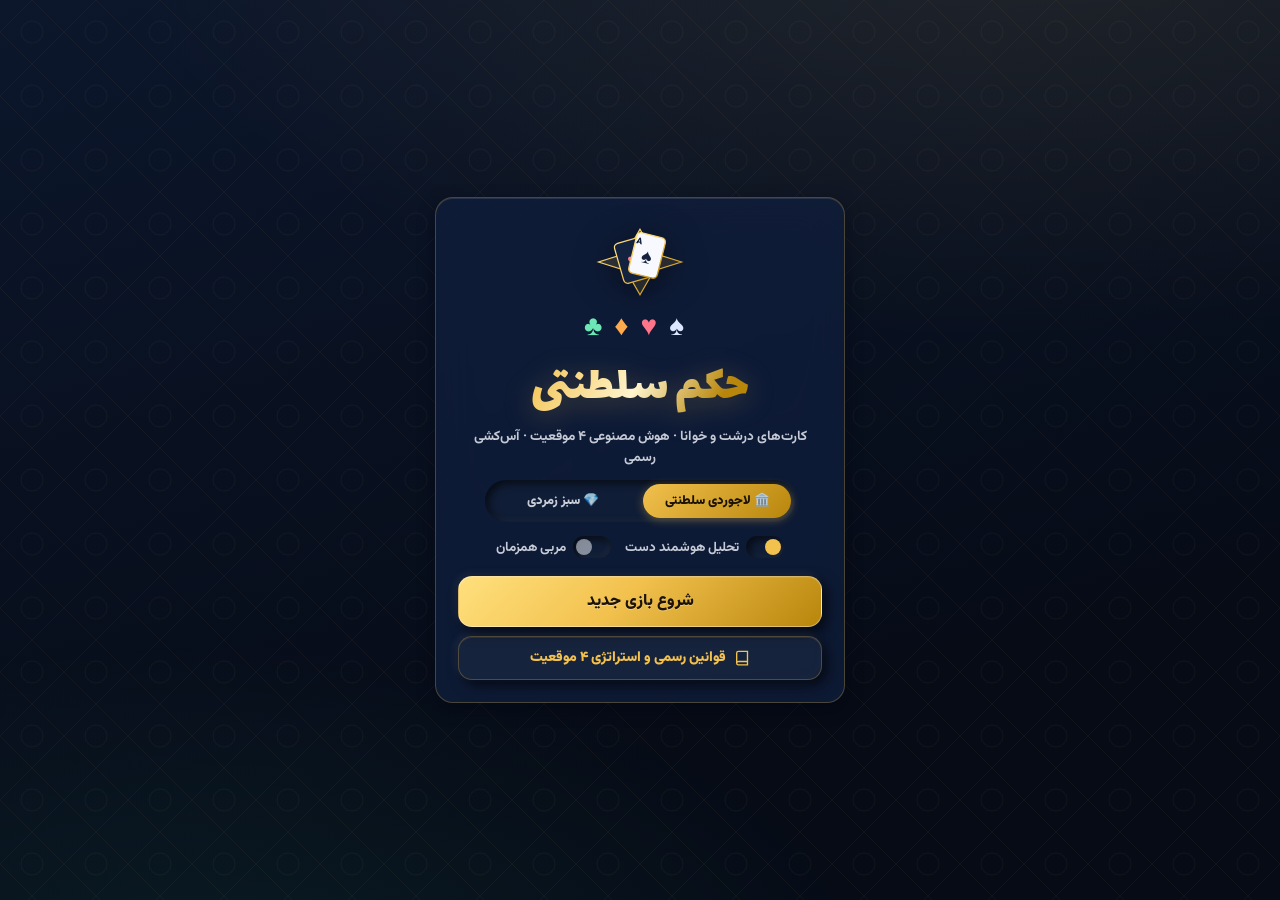
==== commit 4ad9c069: "Initial upload of HokmPro project" ====
--- a/index-dev.html
+++ b/index-dev.html
@@ -87,7 +87,6 @@
 
   <!-- ============ SPA VIEW 2: MOBILE-FIRST ARENA ============ -->
   <main class="game-wrapper hidden" id="gameWrapper">
-    <!-- Single Ultra-Slim Unified Top Score & Status Strip (frees vertical space for huge cards) -->
     <header class="header glass">
       <div class="scores">
         <div class="score-box us">ما <b id="scoreA">0</b></div>
@@ -102,13 +101,11 @@
       </div>
     </header>
 
-    <!-- Official Ace-Draw Ceremony Banner (Non-blocking overlay) -->
     <div class="ace-draw-banner glass-strong hidden" id="aceDrawBanner">
       <div class="ace-draw-title"><svg class="ic"><use href="#i-crown"/></svg> <span id="aceDrawText">مراسم آس‌کشی تعیین حاکم اول</span></div>
       <div class="ace-draw-cards" id="aceDrawCards"></div>
     </div>
 
-    <!-- Cross-Table 4-Player Arena -->
     <div class="arena-stage">
       <!-- NORTH SEAT: Partner (Player 3) -->
       <div class="seat-node seat-north opponent" id="player3Box">
@@ -126,9 +123,9 @@
         </div>
       </div>
 
-      <!-- MIDDLE ROW: West Seat (Player 2) + Large Felt Table + East Seat (Player 4) -->
+      <!-- MIDDLE ROW (direction: ltr so Player 2 is physical LEFT and Player 4 is physical RIGHT!) -->
       <div class="table-middle-row">
-        <!-- WEST SEAT: Opponent 1 (Player 2) -->
+        <!-- WEST SEAT (Physical Left): Opponent 1 (Player 2) -->
         <div class="seat-node seat-west opponent" id="player2Box">
           <div class="opponent-avatar enemy">
             <svg class="ic"><use href="#i-robot"/></svg>
@@ -140,7 +137,7 @@
           <span class="void-pills" id="voids2"></span>
         </div>
 
-        <!-- CENTER ROYAL FELT TABLE (Enlarged for big table cards) -->
+        <!-- CENTER ROYAL FELT TABLE -->
         <div class="play-area">
           <div class="table neo">
             <svg class="table-carpet-svg" viewBox="0 0 240 240" aria-hidden="true">
@@ -161,7 +158,7 @@
           </div>
         </div>
 
-        <!-- EAST SEAT: Opponent 2 (Player 4) -->
+        <!-- EAST SEAT (Physical Right): Opponent 2 (Player 4) -->
         <div class="seat-node seat-east opponent" id="player4Box">
           <div class="opponent-avatar enemy">
             <svg class="ic"><use href="#i-robot"/></svg>
@@ -175,7 +172,7 @@
       </div>
     </div>
 
-    <!-- SOUTH DOCK: Large Eye-Friendly Player Hand -->
+    <!-- SOUTH DOCK: Guaranteed 2-Row 7-Column Player Hand -->
     <section class="player-section glass" id="player1Box">
       <div class="player-bar">
         <div class="player-info">
@@ -192,11 +189,11 @@
         </div>
       </div>
 
-      <div class="hand fan-mode" id="handCards"></div>
+      <div class="hand grid-mode" id="handCards"></div>
       <div class="coach-bar hidden" id="coachBar" aria-live="polite"></div>
     </section>
 
-    <!-- BOTTOM NAVIGATION DOCK (منوی پایین صفحه برای دست قبلی، تحلیل، چیدمان، راهنما و تنظیمات) -->
+    <!-- BOTTOM NAVIGATION DOCK -->
     <nav class="bottom-nav glass-strong" aria-label="منوی پایین بازی">
       <button class="bnav-btn" id="lastTrickBtn" type="button" title="دست قبلی و آنالیز">
         <svg class="ic"><use href="#i-history"/></svg>
@@ -220,7 +217,6 @@
   <div class="winner-popup" id="winnerPopup"></div>
 
   <!-- ============ MODALS & BOTTOM-SHEET DRAWERS ============ -->
-  <!-- 1. Trump Selection Modal (with Large Preview Cards) -->
   <div class="modal" id="trumpModal">
     <div class="modal-box glass-strong">
       <h2 class="modal-title"><svg class="ic"><use href="#i-crown"/></svg> شما حاکم هستید — تعیین حکم</h2>
@@ -238,7 +234,6 @@
     </div>
   </div>
 
-  <!-- 2. Round Summary Modal -->
   <div class="modal" id="roundModal">
     <div class="modal-box glass-strong">
       <h2 class="modal-title" id="roundTitle">پایان دست</h2>
@@ -247,7 +242,6 @@
     </div>
   </div>
 
-  <!-- 3. Match End Modal -->
   <div class="modal" id="endModal">
     <div class="modal-box glass-strong">
       <h2 class="modal-title" id="endTitle">پایان مسابقه</h2>
@@ -258,7 +252,6 @@
     </div>
   </div>
 
-  <!-- 4. Kot / Bam Decision Modal -->
   <div class="modal" id="kotModal">
     <div class="modal-box glass-strong">
       <h2 class="modal-title"><svg class="ic"><use href="#i-trophy"/></svg> کوت! (۷ بر ۰)</h2>
@@ -271,7 +264,6 @@
     </div>
   </div>
 
-  <!-- 5. Last Trick & Tactical Analysis Bottom-Sheet Drawer -->
   <div class="modal" id="lastTrickModal">
     <div class="modal-box glass-strong">
       <h2 class="modal-title"><svg class="ic"><use href="#i-history"/></svg> بررسی دست قبلی و آنالیز تاکتیکی</h2>
@@ -280,7 +272,6 @@
     </div>
   </div>
 
-  <!-- 6. Settings & Theme Bottom-Sheet Drawer (تنظیمات در منوی پایین) -->
   <div class="modal" id="settingsModal">
     <div class="modal-box glass-strong">
       <h2 class="modal-title"><svg class="ic"><use href="#i-settings"/></svg> تنظیمات بازی و ظاهر</h2>
@@ -320,7 +311,6 @@
     </div>
   </div>
 
-  <!-- 7. Official Rules & 4-Position Strategy Guide Modal -->
   <div class="modal" id="guideModal">
     <div class="modal-box glass-strong guide-modal-box">
       <h2 class="modal-title"><svg class="ic"><use href="#i-book"/></svg> دانشنامه رسمی حکم و استراتژی ۴ موقعیت</h2>
--- a/css/style.css
+++ b/css/style.css
@@ -1,5 +1,5 @@
 /* ==========================================================================
-   Hokm Royal SPA — Classic Crystal-Clear Cards + Bottom-Nav Design System
+   Hokm Royal SPA — Precision Mobile-First Layout (Zero Overlap, 2-Row 7-Col Hand)
    Dual Themes:
      1. theme-navy    : Royal Persian Lapis Navy & Gold (لاجوردی سلطنتی)
      2. theme-emerald : Casino Emerald Velvet & Gold (سبز زمردی کازینویی)
@@ -11,14 +11,14 @@
   --bg-0: #060b16;
   --bg-1: #0c172c;
   --bg-2: #142544;
-  --glass: rgba(16, 30, 58, 0.78);
-  --glass-strong: rgba(12, 23, 45, 0.94);
-  --glass-edge: rgba(242, 193, 78, 0.25);
+  --glass: rgba(16, 30, 58, 0.82);
+  --glass-strong: rgba(12, 23, 45, 0.95);
+  --glass-edge: rgba(242, 193, 78, 0.26);
   --hairline: rgba(148, 180, 255, 0.16);
 
   --ink: #f4f7ff;
-  --ink-muted: rgba(244, 247, 255, 0.78);
-  --ink-faint: rgba(244, 247, 255, 0.5);
+  --ink-muted: rgba(244, 247, 255, 0.8);
+  --ink-faint: rgba(244, 247, 255, 0.52);
 
   --neo: #101d36;
   --neo-light: rgba(255, 255, 255, 0.06);
@@ -30,7 +30,7 @@
   --table-grad-1: #153963;
   --table-grad-2: #0b223d;
   --table-grad-3: #061324;
-  --table-rim: rgba(242, 193, 78, 0.5);
+  --table-rim: rgba(242, 193, 78, 0.52);
 
   --gold: #f2c14e;
   --gold-deep: #b8860b;
@@ -46,14 +46,14 @@
   --suit-clubs: #6ee7b7;
 
   --card-face: #ffffff;
-  --card-face-2: #e9f0fc;
-  --card-ink-dark: #121f38;
-  --card-ink-red: #c41e3a;
+  --card-face-2: #eef3fc;
+  --card-ink-dark: #111e38;
+  --card-ink-red: #d41936;
 
   --shadow-lg: 0 20px 50px rgba(2, 6, 18, 0.75);
-  --shadow-md: 0 8px 20px rgba(2, 6, 18, 0.55);
-
-  --radius-lg: 20px;
+  --shadow-md: 0 6px 16px rgba(2, 6, 18, 0.5);
+
+  --radius-lg: 18px;
   --radius-md: 14px;
   --radius-sm: 10px;
 
@@ -67,7 +67,7 @@
   --bg-0: #04120c;
   --bg-1: #092218;
   --bg-2: #103828;
-  --glass: rgba(10, 36, 25, 0.8);
+  --glass: rgba(10, 36, 25, 0.82);
   --glass-strong: rgba(7, 26, 18, 0.95);
   --glass-edge: rgba(245, 200, 76, 0.3);
   --hairline: rgba(110, 231, 183, 0.18);
@@ -125,6 +125,13 @@
 
 .hidden { display: none !important; }
 .ic { width: 1.15em; height: 1.15em; flex-shrink: 0; }
+
+/* Inline SVG Suit Icons (prevents iOS from substituting dark Apple emojis!) */
+.suit-svg { width: 1.05em; height: 1.05em; vertical-align: middle; display: inline-block; }
+.suit-icon-spades { color: var(--suit-spades); }
+.suit-icon-hearts { color: var(--suit-hearts); }
+.suit-icon-diamonds { color: var(--suit-diamonds); }
+.suit-icon-clubs { color: var(--suit-clubs); }
 
 /* ---------- Surfaces ---------- */
 .glass {
@@ -266,7 +273,7 @@
 .game-wrapper {
   height: 100dvh;
   width: 100%;
-  max-width: 560px;
+  max-width: 520px;
   margin: 0 auto;
   display: flex;
   flex-direction: column;
@@ -279,34 +286,34 @@
 /* Unified Ultra-Slim Top Header Bar */
 .header {
   display: flex; justify-content: space-between; align-items: center;
-  padding: 5px 10px; flex-shrink: 0; gap: 6px;
-}
-.scores { display: flex; gap: 5px; align-items: center; }
+  padding: 4px 8px; flex-shrink: 0; gap: 4px;
+}
+.scores { display: flex; gap: 4px; align-items: center; }
 .score-box {
-  padding: 3px 10px; border-radius: 999px; font-size: 0.8rem; font-weight: 800;
+  padding: 3px 9px; border-radius: 999px; font-size: 0.78rem; font-weight: 800;
   background: var(--glass-strong); border: 1px solid transparent;
 }
-.score-box b { font-size: 0.96rem; }
+.score-box b { font-size: 0.92rem; }
 .score-box.us { border-color: var(--aqua); color: var(--aqua); }
 .score-box.them { border-color: var(--ruby); color: var(--ruby); }
 
 .info-bar {
   display: flex; align-items: center; gap: 4px;
-  font-size: 0.76rem; font-weight: 800;
+  font-size: 0.75rem; font-weight: 800;
 }
 .info-item {
-  display: flex; align-items: center; gap: 3px; color: var(--ink-muted);
+  display: flex; align-items: center; gap: 4px; color: var(--ink-muted);
   padding: 3px 7px; border-radius: 8px;
-  background: rgba(0, 0, 0, 0.28);
-}
-.info-item b { color: var(--ink); font-size: 0.86rem; }
+  background: rgba(0, 0, 0, 0.32);
+}
+.info-item b { color: var(--ink); font-size: 0.85rem; display: inline-flex; align-items: center; gap: 2px; }
 .icon-us b { color: var(--aqua); }
 .icon-them b { color: var(--ruby); }
 .icon-trump b { color: var(--gold); font-size: 0.95rem; }
 
 /* Ace-Draw Ceremony Banner */
 .ace-draw-banner {
-  position: absolute; top: 48px; left: 50%; transform: translateX(-50%);
+  position: absolute; top: 44px; left: 50%; transform: translateX(-50%);
   z-index: 45; width: min(94%, 390px);
   padding: 8px 12px; border-radius: var(--radius-md);
   display: flex; flex-direction: column; align-items: center; gap: 6px;
@@ -314,7 +321,7 @@
   box-shadow: var(--shadow-lg), 0 0 24px rgba(242, 193, 78, 0.25);
   animation: riseIn 0.25s ease;
 }
-.ace-draw-title { font-size: 0.8rem; font-weight: 900; color: var(--gold); display: flex; align-items: center; gap: 6px; }
+.ace-draw-title { font-size: 0.78rem; font-weight: 900; color: var(--gold); display: flex; align-items: center; gap: 6px; }
 .ace-draw-cards { display: flex; gap: 6px; justify-content: center; flex-wrap: wrap; }
 .ace-mini-chip {
   display: flex; flex-direction: column; align-items: center;
@@ -330,7 +337,7 @@
 /* ---------- Cross-Table 4-Player Arena Stage ---------- */
 .arena-stage {
   flex: 1;
-  min-height: 0;
+  min-height: 195px;
   display: flex;
   flex-direction: column;
   justify-content: space-between;
@@ -346,52 +353,58 @@
   flex-direction: row;
   background: var(--glass);
   border: 1px solid var(--glass-edge);
-  padding: 3px 10px 3px 8px;
+  padding: 2px 10px 2px 8px;
   border-radius: 999px;
 }
 .seat-meta { display: flex; align-items: center; gap: 6px; }
 .seat-badges { display: flex; align-items: center; gap: 4px; }
 
+/* CRITICAL FIX: direction: ltr on .table-middle-row so that:
+   - First child (#player2Box = حریف ۱) is on physical LEFT (matching #slot2 left!)
+   - Last child  (#player4Box = حریف ۲) is on physical RIGHT (matching #slot4 right!) */
 .table-middle-row {
+  direction: ltr;
   flex: 1;
   width: 100%;
-  min-height: 0;
+  min-height: 165px;
   display: flex;
   align-items: center;
   justify-content: space-between;
-  gap: 2px;
+  gap: 3px;
 }
 
 .seat-west, .seat-east {
+  direction: rtl;
   flex-direction: column;
-  width: 50px;
+  width: 46px;
   flex-shrink: 0;
   text-align: center;
   gap: 2px;
 }
 
 .opponent-avatar, .player-avatar {
-  width: 36px; height: 36px; border-radius: 50%;
+  width: 34px; height: 34px; border-radius: 50%;
   display: grid; place-items: center; position: relative;
   background: var(--neo); box-shadow: var(--neo-raise);
-  color: var(--ink-muted); font-size: 1rem;
+  color: var(--ink-muted); font-size: 0.95rem;
   border: 1.5px solid rgba(255,255,255,0.12);
   transition: box-shadow 0.22s ease, transform 0.22s ease;
 }
 .opponent-avatar.partner { color: var(--aqua); border-color: rgba(60, 230, 203, 0.4); }
 .opponent-avatar.enemy { color: var(--ruby); border-color: rgba(255, 107, 129, 0.4); }
-.opponent-name { font-size: 0.7rem; font-weight: 800; color: var(--ink-muted); white-space: nowrap; }
+.opponent-name { font-size: 0.68rem; font-weight: 800; color: var(--ink-muted); white-space: nowrap; }
 
 .card-count-pill {
-  font-size: 0.68rem; font-weight: 900;
+  font-size: 0.64rem; font-weight: 900;
   padding: 1px 5px; border-radius: 999px;
   background: rgba(242, 193, 78, 0.15);
   border: 1px solid rgba(242, 193, 78, 0.35);
   color: var(--gold);
+  white-space: nowrap;
 }
 .void-pills { display: inline-flex; gap: 2px; flex-wrap: wrap; justify-content: center; }
 .void-tag {
-  font-size: 0.65rem; line-height: 1; padding: 1px 4px;
+  font-size: 0.62rem; line-height: 1; padding: 1px 3px;
   border-radius: 4px; background: rgba(255, 107, 129, 0.2);
   color: var(--ruby); font-weight: 900;
 }
@@ -402,33 +415,35 @@
 }
 
 .crown-badge {
-  position: absolute; top: -6px; right: -6px; color: var(--gold);
-  background: var(--neo); width: 18px; height: 18px; border-radius: 50%;
+  position: absolute; top: -6px; right: -5px; color: var(--gold);
+  background: var(--neo); width: 17px; height: 17px; border-radius: 50%;
   display: grid; place-items: center; box-shadow: var(--neo-raise);
   border: 1px solid var(--gold);
 }
 .trump-indicator {
   position: absolute; bottom: -6px; left: 50%; transform: translateX(-50%);
   background: linear-gradient(135deg, var(--gold), var(--gold-deep)); color: #1f1503;
-  font-size: 0.64rem; font-weight: 900; padding: 1px 5px; border-radius: 5px;
+  font-size: 0.62rem; font-weight: 900; padding: 1px 5px; border-radius: 5px;
   box-shadow: 0 2px 6px rgba(0,0,0,0.5);
-}
-
-/* ---------- Felt Table ---------- */
+  display: inline-flex; align-items: center; justify-content: center;
+}
+.trump-indicator .suit-svg { width: 0.85em; height: 0.85em; color: #1f1503 !important; }
+
+/* ---------- Felt Table with 4 Non-Overlapping Zones ---------- */
 .play-area {
   flex: 1; height: 100%; display: flex; align-items: center; justify-content: center; min-width: 0;
 }
 .table {
-  width: 100%; max-width: 290px; height: 100%; max-height: 235px; position: relative;
-  border-radius: 36px;
+  width: 100%; max-width: 320px; height: 100%; min-height: 172px; max-height: 235px; position: relative;
+  border-radius: 30px;
   background:
     radial-gradient(circle at 50% 48%, rgba(242, 193, 78, 0.12), transparent 60%),
     linear-gradient(160deg, var(--table-grad-1) 0%, var(--table-grad-2) 58%, var(--table-grad-3) 100%);
   box-shadow:
     inset 0 0 0 2px rgba(255, 255, 255, 0.12),
-    inset 0 0 0 7px rgba(6, 12, 22, 0.68),
-    inset 0 0 0 8.5px var(--table-rim),
-    inset 0 12px 28px rgba(0,0,0,0.6),
+    inset 0 0 0 6px rgba(6, 12, 22, 0.68),
+    inset 0 0 0 7.5px var(--table-rim),
+    inset 0 10px 24px rgba(0,0,0,0.6),
     var(--shadow-md);
   display: flex; align-items: center; justify-content: center;
   overflow: hidden;
@@ -438,138 +453,169 @@
   color: var(--gold); pointer-events: none;
 }
 .table-center-emblem {
-  font-size: 2.5rem; color: var(--gold); opacity: 0.16;
+  font-size: 2.2rem; color: var(--gold); opacity: 0.18;
   pointer-events: none; font-weight: 900;
-}
-
+  display: flex; align-items: center; justify-content: center;
+}
+.table-center-emblem .suit-svg { width: 42px; height: 42px; }
+
+/* 4 Non-Overlapping Card Slots on Table:
+   Top (Partner) & Bottom (You) are slightly offset horizontally or sized so they NEVER collide! */
 .card-slot { position: absolute; display: flex; align-items: center; justify-content: center; z-index: 4; }
-.card-slot.top { top: 4%; left: 50%; transform: translateX(-50%); }
-.card-slot.bottom { bottom: 4%; left: 50%; transform: translateX(-50%); }
-.card-slot.left { left: 6%; top: 50%; transform: translateY(-50%); }
-.card-slot.right { right: 6%; top: 50%; transform: translateY(-50%); }
-
-/* ---------- South Player Section & Classic Clear Hand ---------- */
+.card-slot.top { top: 5px; left: 50%; transform: translateX(-50%); }
+.card-slot.bottom { bottom: 5px; left: 50%; transform: translateX(-50%); }
+.card-slot.left { left: 10px; top: 50%; transform: translateY(-50%); }
+.card-slot.right { right: 10px; top: 50%; transform: translateY(-50%); }
+
+/* ---------- South Player Section & Guaranteed 2-Row 7-Column Hand ---------- */
 .player-section {
   flex-shrink: 0;
   display: flex;
   flex-direction: column;
+  gap: 4px;
+  padding: 6px 6px 8px;
+  border-radius: var(--radius-lg);
+}
+.player-bar {
+  display: flex; align-items: center; justify-content: space-between; gap: 6px;
+  padding: 0 4px;
+}
+.player-info { display: flex; align-items: center; gap: 6px; }
+.player-avatar { width: 26px; height: 26px; font-size: 0.85rem; color: var(--gold); border-color: rgba(242, 193, 78, 0.4); }
+.player-title-wrap { display: flex; align-items: center; gap: 8px; }
+.player-name { font-weight: 900; font-size: 0.82rem; color: var(--gold); }
+.turn-hint { font-size: 0.74rem; color: var(--ink-muted); font-weight: 700; }
+.player-section.active .turn-hint { color: #ffe07d; font-weight: 900; }
+
+/* Hand Container: Guaranteed 7-Column Grid so 13 cards ALWAYS fit in at most 2 rows (7 + 6) with ZERO clipping! */
+.hand {
+  display: grid;
+  grid-template-columns: repeat(7, minmax(0, 1fr));
   gap: 5px;
-  padding: 8px 8px 10px;
-  border-radius: var(--radius-lg);
-}
-.player-bar {
-  display: flex; align-items: center; justify-content: space-between; gap: 8px;
-  padding: 0 4px;
-}
-.player-info { display: flex; align-items: center; gap: 8px; }
-.player-avatar { width: 30px; height: 30px; color: var(--gold); border-color: rgba(242, 193, 78, 0.4); }
-.player-title-wrap { display: flex; align-items: center; gap: 8px; }
-.player-name { font-weight: 900; font-size: 0.86rem; color: var(--gold); }
-.turn-hint { font-size: 0.78rem; color: var(--ink-muted); font-weight: 700; }
-.player-section.active .turn-hint { color: #ffe07d; font-weight: 900; }
-
-/* Hand Container: Normal Non-Overlapping Grid (crystal clear, zero overlap!) */
-.hand {
-  display: flex;
+  padding: 4px 2px 2px;
+  width: 100%;
+  justify-items: center;
+  align-items: center;
+}
+.hand.fan-mode {
+  display: flex;
+  flex-wrap: wrap;
   justify-content: center;
-  flex-wrap: wrap;
-  align-content: flex-start;
-  gap: 7px;
-  padding: 6px 4px;
-  max-height: 42dvh;
-  overflow-y: auto;
-  scrollbar-width: thin;
-}
-.hand.fan-mode {
   gap: 4px;
 }
-
-/* ---------- CLASSIC, LARGE, CRYSTAL-CLEAR PLAYING CARDS (حالت معمولی و کاملاً واضح) ---------- */
+.hand.fan-mode .card {
+  width: calc((100% - 28px) / 7);
+  min-width: 44px;
+  max-width: 64px;
+}
+
+/* ---------- BRIGHT, CLASSIC, SVG-ENHANCED PLAYING CARDS ---------- */
 .card {
-  width: 64px;
-  height: 98px;
-  border-radius: 12px;
-  background: linear-gradient(160deg, var(--card-face), var(--card-face-2));
-  box-shadow: var(--shadow-md), inset 0 0 0 1.5px rgba(255, 255, 255, 0.9);
+  width: 100%;
+  max-width: 66px;
+  aspect-ratio: 0.67;
+  height: auto;
+  min-height: 72px;
+  border-radius: 10px;
+  background: linear-gradient(165deg, #ffffff 0%, #f1f5fd 100%);
+  box-shadow: 0 4px 10px rgba(0, 0, 0, 0.42), inset 0 0 0 1px rgba(255, 255, 255, 0.95);
   display: flex;
   flex-direction: column;
   justify-content: space-between;
   align-items: center;
-  padding: 6px 7px;
+  padding: 3px 5px;
   position: relative;
   color: var(--card-ink-dark);
-  flex-shrink: 0;
-  transition: transform 0.16s cubic-bezier(0.22, 1, 0.36, 1), box-shadow 0.16s ease, filter 0.18s ease;
+  transition: transform 0.16s cubic-bezier(0.22, 1, 0.36, 1), box-shadow 0.16s ease, opacity 0.16s ease;
   cursor: pointer;
+  overflow: hidden;
 }
 
 .card .card-rank {
-  font-size: 1.2rem;
+  font-size: 1.05rem;
   font-weight: 900;
   align-self: flex-start;
   line-height: 1;
+  z-index: 2;
+  letter-spacing: -0.5px;
 }
 .card .card-rank.bottom {
   align-self: flex-end;
   transform: rotate(180deg);
 }
 .card .card-suit-center {
-  font-size: 2.15rem;
-  line-height: 1;
+  width: 66%;
+  height: 54%;
+  display: flex;
+  align-items: center;
+  justify-content: center;
+  pointer-events: none;
+}
+.card-center-svg {
+  width: 100%;
+  height: 100%;
+  overflow: visible;
 }
 
 .card.suit-hearts .card-rank,
 .card.suit-diamonds .card-rank {
-  color: var(--card-ink-red, #c41e3a);
-}
-.card.suit-hearts .card-suit-center,
-.card.suit-diamonds .card-suit-center {
-  color: #d1223e;
-}
-.card.suit-spades .card-suit-center,
-.card.suit-clubs .card-suit-center {
-  color: #14223d;
-}
-
+  color: #d41936;
+}
+.card.suit-spades .card-rank,
+.card.suit-clubs .card-rank {
+  color: #111e38;
+}
+
+/* NEVER turn cards dark grey when waiting for AI turn!
+   Only dim unplayable cards slightly when it IS the human's turn (.must-follow-dim) */
 .card.disabled {
-  filter: grayscale(0.5) brightness(0.62);
   cursor: default;
-  pointer-events: none;
+}
+.card.unplayable-turn {
+  opacity: 0.42;
+  transform: scale(0.95);
+}
+.card.playable-turn {
+  box-shadow: 0 5px 14px rgba(0, 0, 0, 0.5), 0 0 0 1.5px rgba(242, 193, 78, 0.55);
 }
 .card:not(.disabled):hover {
-  transform: translateY(-6px);
+  transform: translateY(-5px);
 }
 .card.selected {
-  transform: translateY(-13px);
-  box-shadow: 0 0 0 2.5px var(--gold), 0 14px 28px rgba(242, 193, 78, 0.45), var(--shadow-md);
+  transform: translateY(-10px) scale(1.06) !important;
+  z-index: 25 !important;
+  box-shadow: 0 0 0 2.5px var(--gold), 0 12px 24px rgba(242, 193, 78, 0.55) !important;
 }
 .card.trump::after {
   content: '';
   position: absolute;
-  inset: 3px;
-  border-radius: 9px;
-  border: 2px solid rgba(184, 134, 11, 0.75);
+  inset: 2px;
+  border-radius: 8px;
+  border: 1.5px solid rgba(212, 155, 39, 0.82);
   pointer-events: none;
-  box-shadow: 0 0 8px rgba(242, 193, 78, 0.35), inset 0 0 8px rgba(242, 193, 78, 0.2);
-}
-
-/* Classic Table Cards */
+  box-shadow: inset 0 0 6px rgba(242, 193, 78, 0.22);
+}
+
+/* Table Cards: Sized so Top + Bottom NEVER overlap inside the table! */
 .card.table-card {
-  width: 58px;
-  height: 88px;
+  width: 52px;
+  height: 76px;
+  min-height: 76px;
+  max-width: 52px;
+  aspect-ratio: auto;
   cursor: default;
-}
-.card.table-card .card-rank { font-size: 1.08rem; }
-.card.table-card .card-suit-center { font-size: 1.85rem; }
-.card.enter { animation: cardIn 0.25s cubic-bezier(0.22, 1, 0.36, 1); }
-@keyframes cardIn { from { opacity: 0; transform: translateY(14px) scale(0.9); } }
+  box-shadow: 0 6px 18px rgba(0, 0, 0, 0.6);
+}
+.card.table-card .card-rank { font-size: 0.96rem; }
+.card.enter { animation: cardIn 0.24s cubic-bezier(0.22, 1, 0.36, 1); }
+@keyframes cardIn { from { opacity: 0; transform: translateY(10px) scale(0.88); } }
 
 /* ---------- Bottom Navigation Bar (منوی پایین صفحه) ---------- */
 .bottom-nav {
   display: grid;
   grid-template-columns: repeat(4, 1fr);
   gap: 6px;
-  padding: 6px 8px;
+  padding: 5px 8px;
   border-radius: var(--radius-md);
   flex-shrink: 0;
 }
@@ -579,17 +625,17 @@
   align-items: center;
   justify-content: center;
   gap: 2px;
-  padding: 5px 4px;
+  padding: 4px 4px;
   border-radius: 10px;
   border: 1px solid rgba(255, 255, 255, 0.06);
   background: rgba(255, 255, 255, 0.03);
   color: var(--ink-muted);
-  font-size: 0.72rem;
+  font-size: 0.7rem;
   font-weight: 800;
   cursor: pointer;
   transition: all 0.16s ease;
 }
-.bnav-btn .ic { width: 1.2rem; height: 1.2rem; color: var(--gold); }
+.bnav-btn .ic { width: 1.15rem; height: 1.15rem; color: var(--gold); }
 .bnav-btn:active { transform: scale(0.95); background: rgba(242, 193, 78, 0.14); }
 
 /* Settings Drawer List */
@@ -628,15 +674,15 @@
 /* ---------- Coach & Analysis ---------- */
 .coach-bar {
   display: flex; flex-direction: column; gap: 2px;
-  background: rgba(0, 0, 0, 0.38);
+  background: rgba(0, 0, 0, 0.42);
   border: 1px solid rgba(242, 193, 78, 0.35);
-  border-radius: var(--radius-sm); padding: 6px 10px;
-  font-size: 0.78rem; color: var(--ink-muted); line-height: 1.45;
-}
-.coach-line b { color: var(--gold); font-size: 0.86rem; }
+  border-radius: var(--radius-sm); padding: 5px 8px;
+  font-size: 0.74rem; color: var(--ink-muted); line-height: 1.4;
+}
+.coach-line b { color: var(--gold); font-size: 0.82rem; }
 .coach-line.alt { opacity: 0.8; }
-.card.coach-best { outline: 3px solid var(--gold); outline-offset: 2px; box-shadow: var(--shadow-md), 0 0 18px rgba(242,193,78,0.45); }
-.card.coach-alt { outline: 2px dashed var(--aqua); outline-offset: 2px; }
+.card.coach-best { outline: 2.5px solid var(--gold); outline-offset: 1px; }
+.card.coach-alt { outline: 2px dashed var(--aqua); outline-offset: 1px; }
 
 .grade { font-weight: 900; padding: 2px 8px; border-radius: 6px; font-size: 0.78rem; }
 .grade.good { color: #082217; background: var(--aqua); }
@@ -647,14 +693,15 @@
 .tactics { color: var(--aqua); font-weight: 800; font-size: 0.75rem; }
 .outcome-line { font-size: 0.86rem; color: var(--gold); text-align: center; font-weight: 800; }
 
-/* ---------- Winner Popup ---------- */
+/* ---------- Winner Popup: Centered cleanly on the Table (Never covers player bar!) ---------- */
 .winner-popup {
-  position: fixed; top: 38%; left: 50%; transform: translate(-50%, -50%) scale(0.9);
+  position: fixed; top: 31%; left: 50%; transform: translate(-50%, -50%) scale(0.9);
   background: var(--glass-strong);
-  border: 2px solid var(--gold); border-radius: 999px;
-  padding: 10px 24px; font-weight: 900; font-size: 1.05rem; color: var(--gold); z-index: 50;
-  opacity: 0; pointer-events: none; transition: opacity 0.2s ease, transform 0.2s ease;
+  border: 1.5px solid var(--gold); border-radius: 999px;
+  padding: 7px 18px; font-weight: 900; font-size: 0.92rem; color: var(--gold); z-index: 50;
+  opacity: 0; pointer-events: none; transition: opacity 0.18s ease, transform 0.18s ease;
   box-shadow: var(--shadow-lg);
+  white-space: nowrap;
 }
 .winner-popup.show { opacity: 1; transform: translate(-50%, -50%) scale(1); }
 
@@ -685,15 +732,15 @@
   display: flex; flex-direction: column; align-items: center; gap: 4px;
 }
 .trump-btn.special { font-size: 0.82rem; }
-.trump-btn .pip { font-size: 1.6rem; line-height: 1; }
+.trump-btn .pip { font-size: 1.6rem; line-height: 1; display: inline-flex; }
 .trump-btn.suit-spades .pip { color: var(--suit-spades); }
 .trump-btn.suit-hearts .pip { color: var(--suit-hearts); }
 .trump-btn.suit-diamonds .pip { color: var(--suit-diamonds); }
 .trump-btn.suit-clubs .pip { color: var(--suit-clubs); }
 
-/* Large 5-Card Trump Selection Preview */
-.preview-cards { display: flex; gap: 8px; justify-content: center; flex-wrap: wrap; }
-.preview-cards .card { width: 68px; height: 102px; cursor: default; }
+/* 5-Card Trump Selection Preview */
+.preview-cards { display: flex; gap: 6px; justify-content: center; flex-wrap: wrap; width: 100%; }
+.preview-cards .card { width: 58px; height: 86px; min-height: 86px; aspect-ratio: auto; cursor: default; }
 
 .history-list { width: 100%; display: flex; flex-direction: column; gap: 6px; max-height: 24vh; overflow-y: auto; }
 .history-row {
@@ -713,7 +760,7 @@
 }
 .last-trick-row.winner { outline: 2px solid var(--gold); }
 .last-trick-name { font-weight: 900; font-size: 0.92rem; color: var(--ink); }
-.last-trick-row .card { width: 54px; height: 82px; }
+.last-trick-row .card { width: 50px; height: 74px; min-height: 74px; aspect-ratio: auto; }
 .analysis-row {
   display: flex; align-items: center; justify-content: flex-start; flex-wrap: wrap;
   gap: 6px; font-size: 0.8rem; color: var(--ink-muted); padding: 2px 6px; text-align: right;
@@ -732,17 +779,14 @@
 .guide-card p { font-size: 0.82rem; line-height: 1.65; color: var(--ink-muted); }
 .guide-card b { color: var(--ink); }
 
-/* Responsive Scaling */
-@media (min-width: 400px) {
-  .card { width: 68px; height: 104px; }
-  .card .card-rank { font-size: 1.28rem; }
-  .card .card-suit-center { font-size: 2.3rem; }
-  .card.table-card { width: 62px; height: 92px; }
+@media (min-width: 410px) {
+  .card .card-rank { font-size: 1.15rem; }
+  .card.table-card { width: 56px; height: 82px; min-height: 82px; max-width: 56px; }
 }
 @media (min-width: 720px) {
   body { display: flex; align-items: center; justify-content: center; }
   .game-wrapper {
-    max-width: 540px; height: 96dvh; max-height: 940px;
+    max-width: 520px; height: 96dvh; max-height: 920px;
     border-radius: var(--radius-lg);
     padding: 10px 14px;
     box-shadow: var(--shadow-lg);
